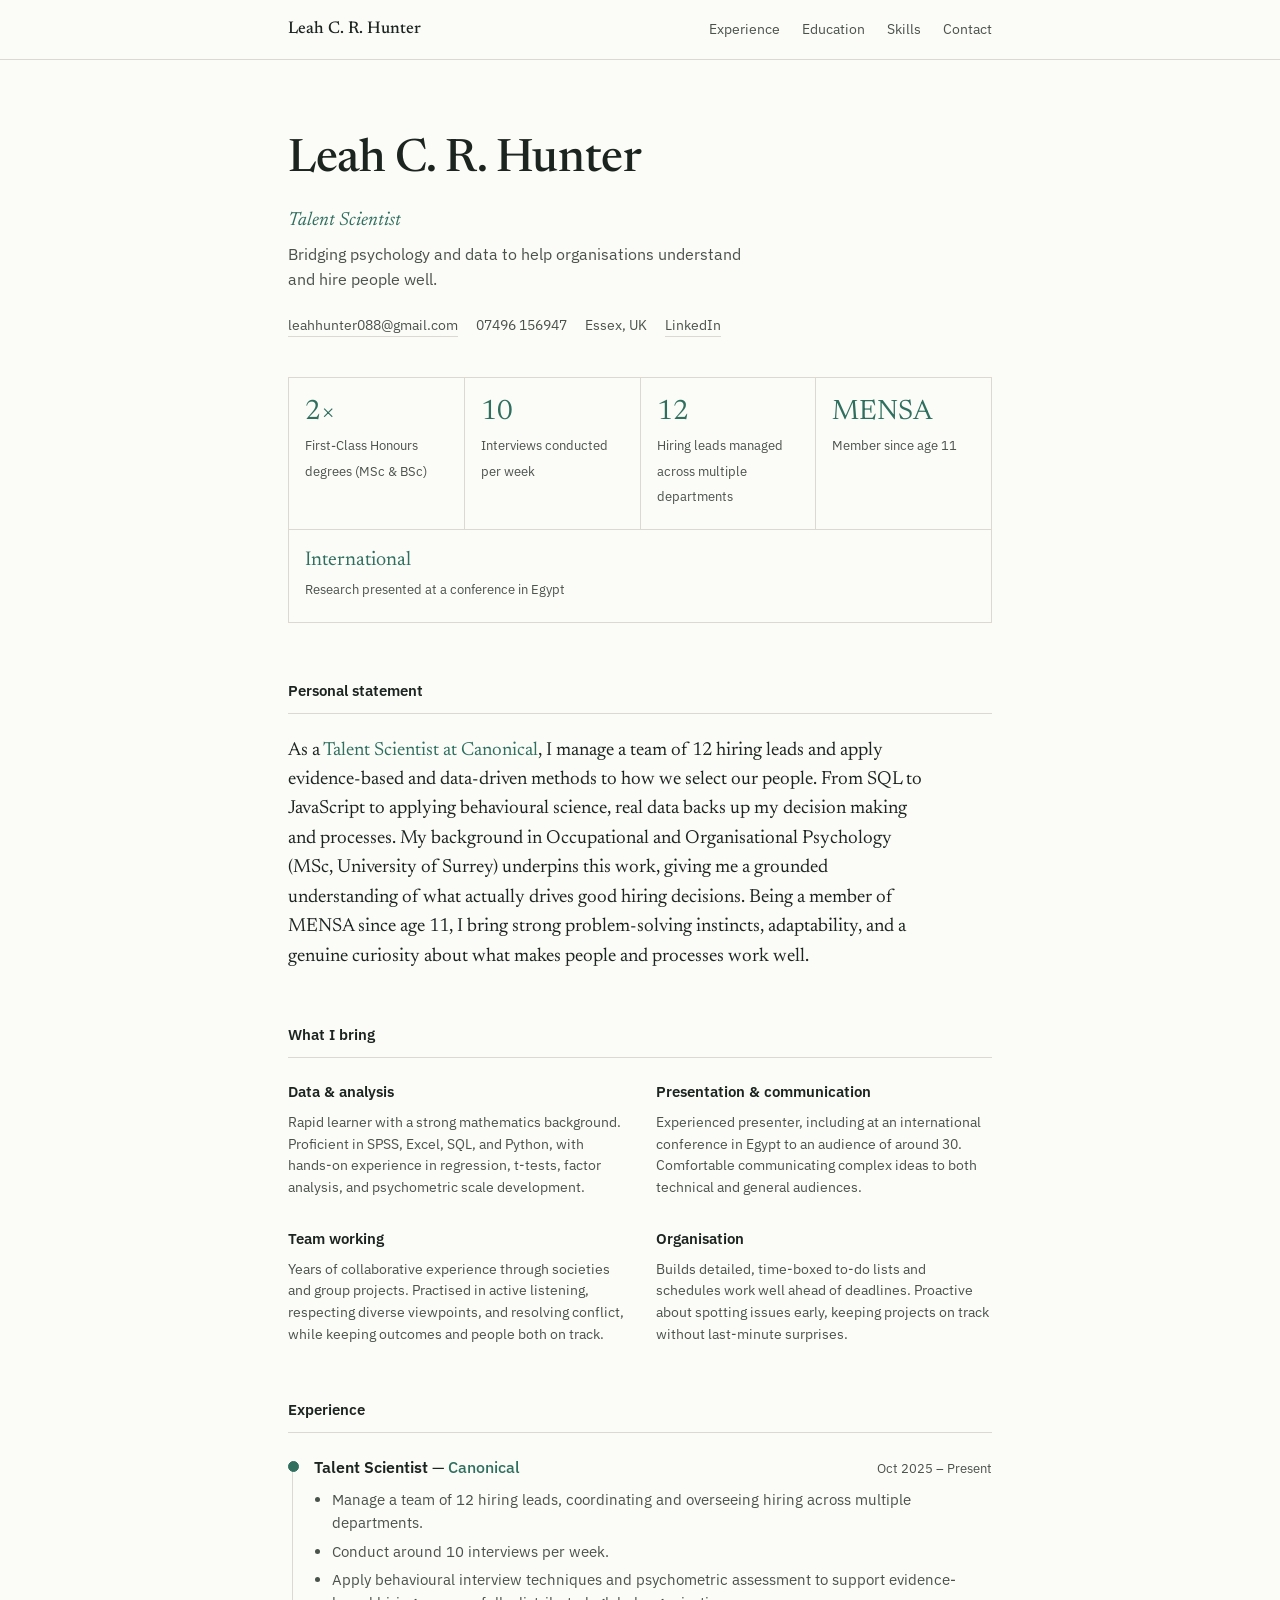
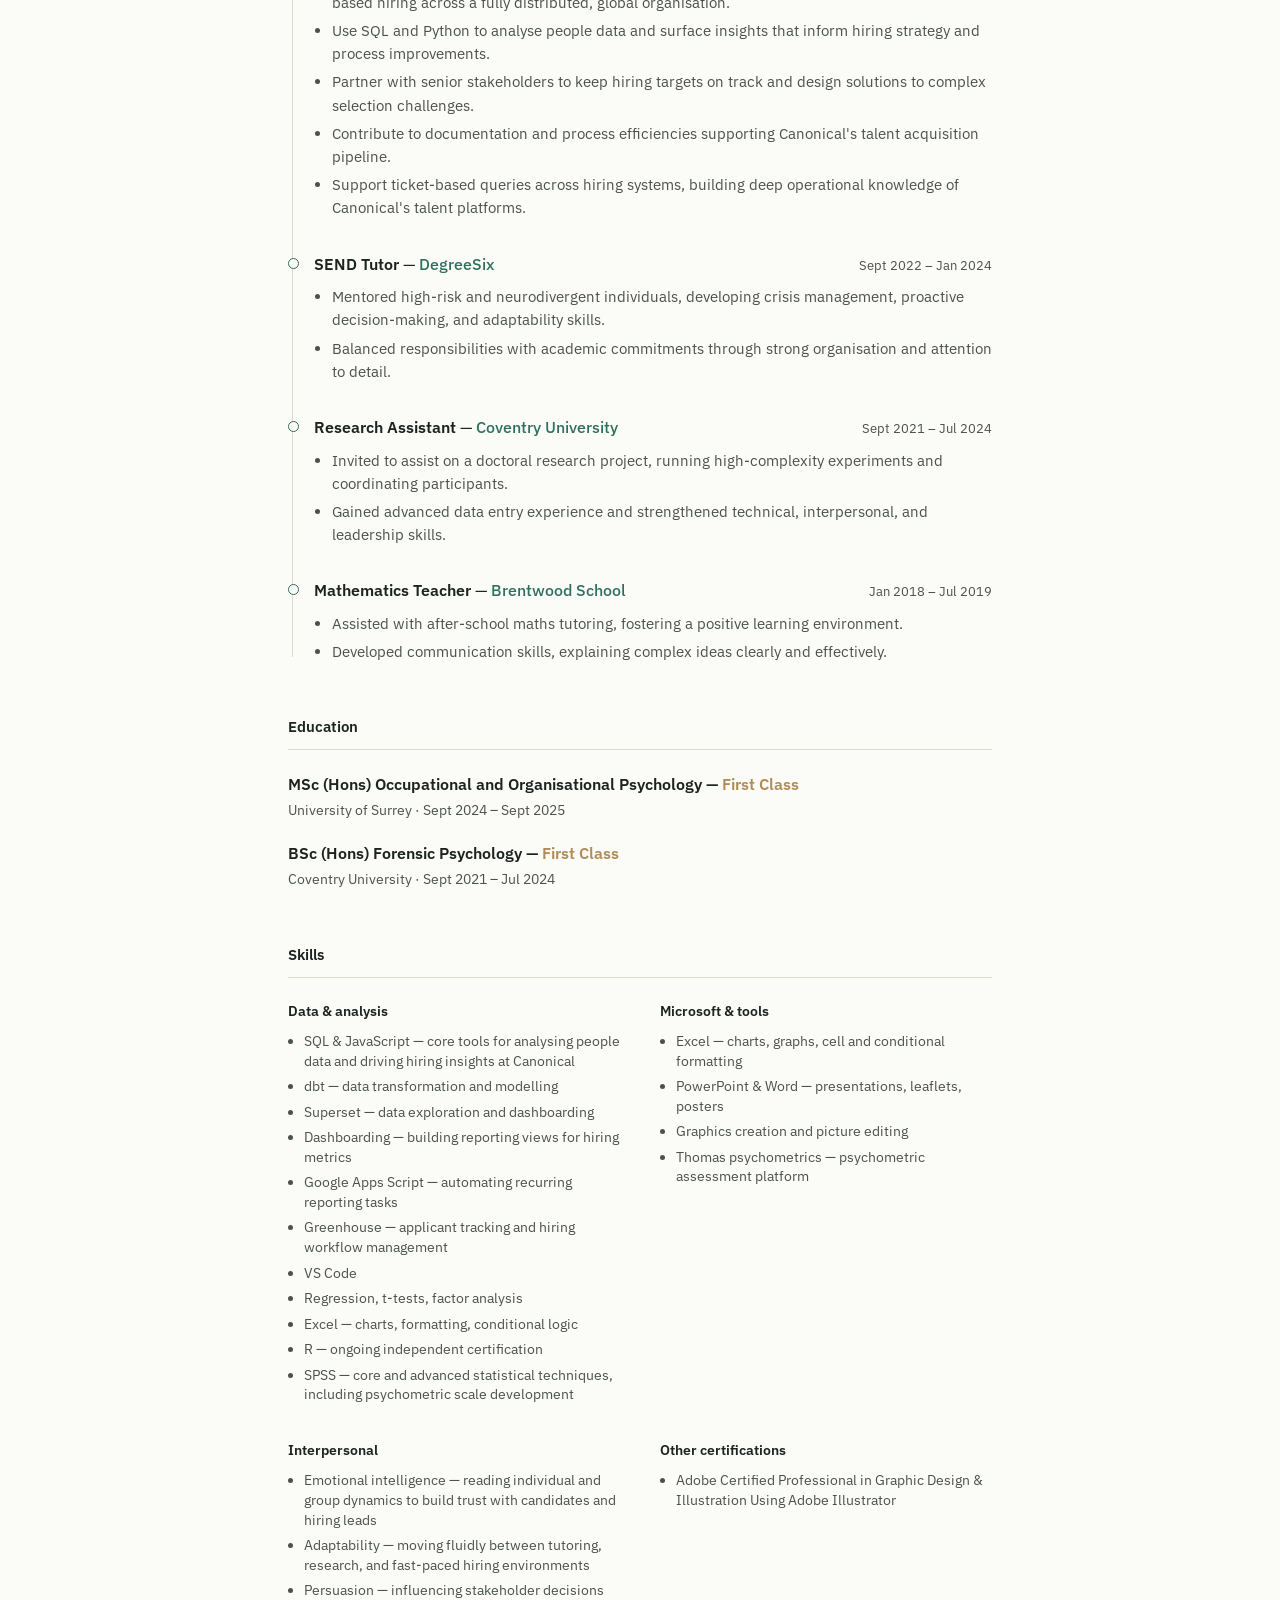
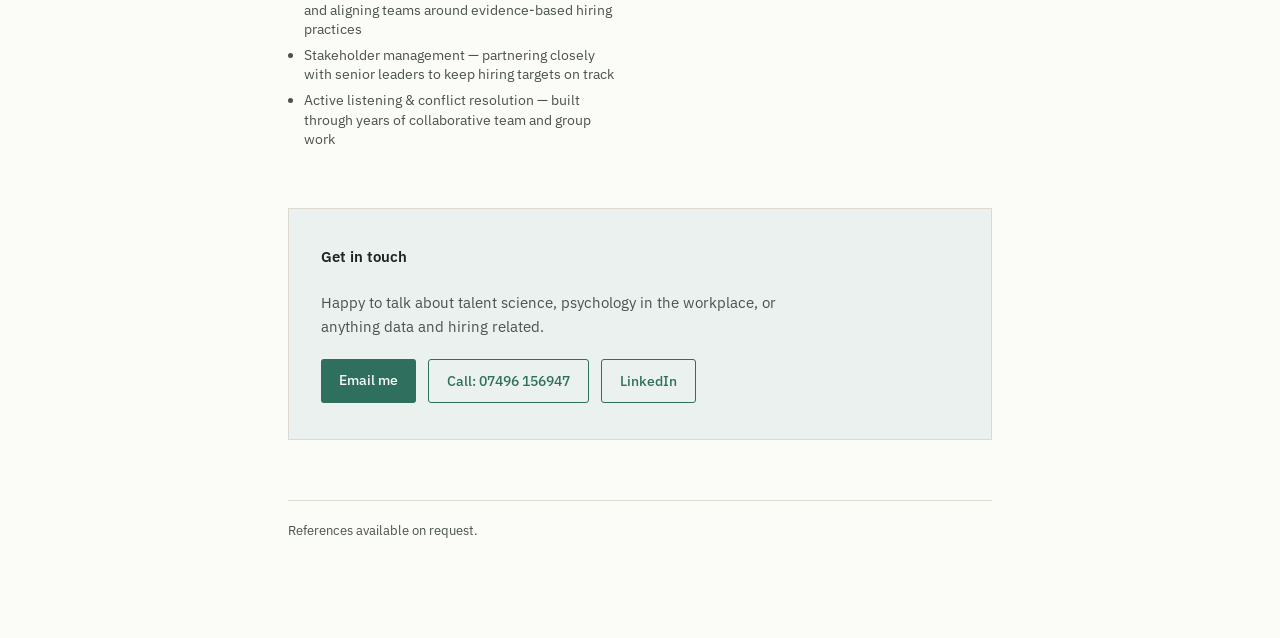
==== sites/cv/index.html @ 34ffcd1b "Initial commit: leahcrhunter.com monorepo (home, CV, Talent Against Humanity) Co-Authored-By: Claude" ====
<!DOCTYPE html>
<html lang="en">
<head>
<meta charset="UTF-8">
<meta name="viewport" content="width=device-width, initial-scale=1.0">
<title>Leah C. R. Hunter — Talent Scientist</title>
<link rel="preconnect" href="https://fonts.googleapis.com">
<link rel="preconnect" href="https://fonts.gstatic.com" crossorigin>
<link href="https://fonts.googleapis.com/css2?family=Newsreader:opsz,wght@6..72,400;6..72,500;6..72,600&family=IBM+Plex+Sans:wght@400;500;600&display=swap" rel="stylesheet">
<style>
  :root {
    --paper: #FBFBF8;
    --ink: #1C2420;
    --ink-soft: #4A524C;
    --pine: #2F6F5E;
    --pine-tint: #EAF1EE;
    --brass: #B08D57;
    --line: #DCD9CE;
  }

  * { box-sizing: border-box; }
  html { scroll-behavior: smooth; }

  body {
    margin: 0;
    background: var(--paper);
    color: var(--ink);
    font-family: 'IBM Plex Sans', sans-serif;
    font-size: 16px;
    line-height: 1.6;
    -webkit-font-smoothing: antialiased;
  }

  .page {
    max-width: 760px;
    margin: 0 auto;
    padding: 0 28px 96px;
  }

  /* Nav */
  nav {
    position: sticky;
    top: 0;
    background: rgba(251,251,248,0.92);
    backdrop-filter: blur(6px);
    border-bottom: 1px solid var(--line);
    z-index: 10;
  }

  .nav-inner {
    max-width: 760px;
    margin: 0 auto;
    padding: 16px 28px;
    display: flex;
    justify-content: space-between;
    align-items: center;
  }

  .nav-name {
    font-family: 'Newsreader', serif;
    font-size: 17px;
    font-weight: 500;
  }

  .nav-links {
    display: flex;
    gap: 22px;
  }

  .nav-links a {
    font-size: 14px;
    color: var(--ink-soft);
    text-decoration: none;
  }

  .nav-links a:hover { color: var(--pine); }

  /* Hero */
  header.hero {
    padding: 64px 0 40px;
  }

  h1 {
    font-family: 'Newsreader', serif;
    font-weight: 500;
    font-size: 46px;
    letter-spacing: -0.01em;
    margin: 0 0 8px;
    color: var(--ink);
  }

  .role {
    font-family: 'Newsreader', serif;
    font-style: italic;
    font-size: 19px;
    color: var(--pine);
    margin: 0 0 6px;
  }

  .tagline {
    font-size: 15.5px;
    color: var(--ink-soft);
    max-width: 480px;
    margin: 0 0 22px;
  }

  .contact {
    font-size: 14px;
    color: var(--ink-soft);
    display: flex;
    flex-wrap: wrap;
    gap: 4px 18px;
  }

  .contact a { color: var(--ink-soft); text-decoration: none; border-bottom: 1px solid var(--line); }
  .contact a:hover { color: var(--pine); border-color: var(--pine); }

  /* Highlights strip */
  .highlights {
    display: flex;
    flex-wrap: wrap;
    gap: 1px;
    background: var(--line);
    border: 1px solid var(--line);
    margin-bottom: 56px;
  }

  .highlight-item {
    background: var(--paper);
    padding: 20px 16px;
    text-align: left;
    flex: 1 1 160px;
  }

  .highlight-number {
    font-family: 'Newsreader', serif;
    font-size: 28px;
    color: var(--pine);
    display: block;
    line-height: 1;
    margin-bottom: 6px;
  }

  .highlight-label {
    font-size: 12.5px;
    color: var(--ink-soft);
    line-height: 1.4;
  }

  section { margin-bottom: 52px; }

  h2 {
    font-family: 'IBM Plex Sans', sans-serif;
    font-weight: 600;
    font-size: 15px;
    color: var(--ink);
    margin: 0 0 22px;
    padding-bottom: 10px;
    border-bottom: 1px solid var(--line);
  }

  .statement {
    font-family: 'Newsreader', serif;
    font-size: 19px;
    line-height: 1.55;
    color: var(--ink);
    max-width: 640px;
  }

  .statement .highlight { color: var(--pine); }

  /* What I bring cards */
  .bring-grid {
    display: grid;
    grid-template-columns: 1fr 1fr;
    gap: 28px 32px;
  }

  .bring-card h3 {
    font-size: 15px;
    font-weight: 600;
    margin: 0 0 8px;
  }

  .bring-card p {
    font-size: 14px;
    color: var(--ink-soft);
    margin: 0;
    line-height: 1.55;
  }

  /* Experience timeline */
  .timeline { position: relative; padding-left: 26px; }
  .timeline::before {
    content: "";
    position: absolute;
    left: 4px;
    top: 6px;
    bottom: 6px;
    width: 1px;
    background: var(--line);
  }

  .entry { position: relative; margin-bottom: 32px; }
  .entry:last-child { margin-bottom: 0; }

  .entry::before {
    content: "";
    position: absolute;
    left: -26px;
    top: 6px;
    width: 9px;
    height: 9px;
    border-radius: 50%;
    background: var(--paper);
    border: 1.5px solid var(--pine);
  }

  .entry.current::before {
    background: var(--pine);
  }

  .entry-head {
    display: flex;
    justify-content: space-between;
    align-items: baseline;
    flex-wrap: wrap;
    gap: 4px 16px;
    margin-bottom: 4px;
  }

  .entry-title {
    font-weight: 600;
    font-size: 16px;
  }

  .entry-org {
    color: var(--pine);
    font-weight: 500;
  }

  .entry-date {
    font-size: 13px;
    color: var(--ink-soft);
    white-space: nowrap;
  }

  .entry ul {
    margin: 8px 0 0;
    padding-left: 18px;
  }

  .entry li {
    margin-bottom: 5px;
    color: var(--ink-soft);
    font-size: 14.5px;
  }

  /* Education */
  .edu-entry { margin-bottom: 20px; }
  .edu-entry:last-child { margin-bottom: 0; }
  .edu-degree { font-weight: 600; font-size: 15.5px; }
  .edu-meta { font-size: 14px; color: var(--ink-soft); margin-top: 2px; }
  .edu-grade { color: var(--brass); font-weight: 600; }

  /* Skills */
  .skills-grid {
    display: grid;
    grid-template-columns: 1fr 1fr;
    gap: 28px 40px;
  }

  .skill-group h3 {
    font-size: 14px;
    font-weight: 600;
    margin: 0 0 10px;
    color: var(--ink);
  }

  .skill-group ul {
    margin: 0;
    padding-left: 16px;
  }

  .skill-group li {
    font-size: 13.5px;
    color: var(--ink-soft);
    margin-bottom: 6px;
    line-height: 1.45;
  }

  /* Contact CTA */
  .contact-cta {
    background: var(--pine-tint);
    border: 1px solid var(--line);
    padding: 36px 32px;
    text-align: left;
  }

  .contact-cta h2 {
    border-bottom: none;
    padding-bottom: 0;
  }

  .contact-cta p {
    color: var(--ink-soft);
    font-size: 15px;
    margin: 0 0 20px;
    max-width: 460px;
  }

  .cta-links {
    display: flex;
    flex-wrap: wrap;
    gap: 12px;
  }

  .cta-link {
    display: inline-block;
    font-size: 14px;
    font-weight: 500;
    color: var(--paper);
    background: var(--pine);
    padding: 10px 18px;
    text-decoration: none;
    border-radius: 3px;
  }

  .cta-link.secondary {
    background: transparent;
    color: var(--pine);
    border: 1px solid var(--pine);
  }

  footer {
    margin-top: 60px;
    padding-top: 20px;
    border-top: 1px solid var(--line);
    font-size: 13px;
    color: var(--ink-soft);
  }

  @media (max-width: 620px) {
    .page { padding: 0 20px 72px; }
    .nav-inner { padding: 14px 20px; }
    header.hero { padding: 44px 0 32px; }
    h1 { font-size: 34px; }
    .highlight-item { flex: 1 1 45%; }
    .bring-grid, .skills-grid { grid-template-columns: 1fr; }
    .entry-head { flex-direction: column; }
    .nav-links { gap: 14px; }
  }

  @media (prefers-reduced-motion: reduce) {
    html { scroll-behavior: auto; }
    * { transition: none !important; }
  }
</style>
</head>
<body>

<nav>
  <div class="nav-inner">
    <span class="nav-name">Leah C. R. Hunter</span>
    <div class="nav-links">
      <a href="#experience">Experience</a>
      <a href="#education">Education</a>
      <a href="#skills">Skills</a>
      <a href="#contact">Contact</a>
    </div>
  </div>
</nav>

<div class="page">

  <header class="hero">
    <h1>Leah C. R. Hunter</h1>
    <p class="role">Talent Scientist</p>
    <p class="tagline">Bridging psychology and data to help organisations understand and hire people well.</p>
    <div class="contact">
      <a href="mailto:leahhunter088@gmail.com">leahhunter088@gmail.com</a>
      <span>07496 156947</span>
      <span>Essex, UK</span>
      <a href="https://www.linkedin.com/in/leah-hunter-38aaa621b/" target="_blank" rel="noopener">LinkedIn</a>
    </div>
  </header>

  <div class="highlights">
    <div class="highlight-item">
      <span class="highlight-number">2×</span>
      <span class="highlight-label">First-Class Honours degrees (MSc &amp; BSc)</span>
    </div>
    <div class="highlight-item">
      <span class="highlight-number">10</span>
      <span class="highlight-label">Interviews conducted per week</span>
    </div>
    <div class="highlight-item">
      <span class="highlight-number">12</span>
      <span class="highlight-label">Hiring leads managed across multiple departments</span>
    </div>
    <div class="highlight-item">
      <span class="highlight-number">MENSA</span>
      <span class="highlight-label">Member since age 11</span>
    </div>
    <div class="highlight-item">
      <span class="highlight-number" style="font-size: 20px;">International</span>
      <span class="highlight-label">Research presented at a conference in Egypt</span>
    </div>
  </div>

  <section>
    <h2>Personal statement</h2>
    <p class="statement">
      As a <span class="highlight">Talent Scientist at Canonical</span>, I manage a team of 12 hiring leads and
      apply evidence-based and data-driven methods to how we select our people. From SQL to JavaScript to
      applying behavioural science, real data backs up my decision making and processes. My background in
      Occupational and Organisational Psychology (MSc, University of Surrey) underpins this work, giving me a
      grounded understanding of what actually drives good hiring decisions. Being a member of MENSA since age
      11, I bring strong problem-solving instincts, adaptability, and a genuine curiosity about what makes
      people and processes work well.
    </p>
  </section>

  <section>
    <h2>What I bring</h2>
    <div class="bring-grid">
      <div class="bring-card">
        <h3>Data &amp; analysis</h3>
        <p>Rapid learner with a strong mathematics background. Proficient in SPSS, Excel, SQL, and Python, with hands-on experience in regression, t-tests, factor analysis, and psychometric scale development.</p>
      </div>
      <div class="bring-card">
        <h3>Presentation &amp; communication</h3>
        <p>Experienced presenter, including at an international conference in Egypt to an audience of around 30. Comfortable communicating complex ideas to both technical and general audiences.</p>
      </div>
      <div class="bring-card">
        <h3>Team working</h3>
        <p>Years of collaborative experience through societies and group projects. Practised in active listening, respecting diverse viewpoints, and resolving conflict, while keeping outcomes and people both on track.</p>
      </div>
      <div class="bring-card">
        <h3>Organisation</h3>
        <p>Builds detailed, time-boxed to-do lists and schedules work well ahead of deadlines. Proactive about spotting issues early, keeping projects on track without last-minute surprises.</p>
      </div>
    </div>
  </section>

  <section id="experience">
    <h2>Experience</h2>
    <div class="timeline">

      <div class="entry current">
        <div class="entry-head">
          <div><span class="entry-title">Talent Scientist</span> — <span class="entry-org">Canonical</span></div>
          <div class="entry-date">Oct 2025 – Present</div>
        </div>
        <ul>
          <li>Manage a team of 12 hiring leads, coordinating and overseeing hiring across multiple departments.</li>
          <li>Conduct around 10 interviews per week.</li>
          <li>Apply behavioural interview techniques and psychometric assessment to support evidence-based hiring across a fully distributed, global organisation.</li>
          <li>Use SQL and Python to analyse people data and surface insights that inform hiring strategy and process improvements.</li>
          <li>Partner with senior stakeholders to keep hiring targets on track and design solutions to complex selection challenges.</li>
          <li>Contribute to documentation and process efficiencies supporting Canonical's talent acquisition pipeline.</li>
          <li>Support ticket-based queries across hiring systems, building deep operational knowledge of Canonical's talent platforms.</li>
        </ul>
      </div>

      <div class="entry">
        <div class="entry-head">
          <div><span class="entry-title">SEND Tutor</span> — <span class="entry-org">DegreeSix</span></div>
          <div class="entry-date">Sept 2022 – Jan 2024</div>
        </div>
        <ul>
          <li>Mentored high-risk and neurodivergent individuals, developing crisis management, proactive decision-making, and adaptability skills.</li>
          <li>Balanced responsibilities with academic commitments through strong organisation and attention to detail.</li>
        </ul>
      </div>

      <div class="entry">
        <div class="entry-head">
          <div><span class="entry-title">Research Assistant</span> — <span class="entry-org">Coventry University</span></div>
          <div class="entry-date">Sept 2021 – Jul 2024</div>
        </div>
        <ul>
          <li>Invited to assist on a doctoral research project, running high-complexity experiments and coordinating participants.</li>
          <li>Gained advanced data entry experience and strengthened technical, interpersonal, and leadership skills.</li>
        </ul>
      </div>

      <div class="entry">
        <div class="entry-head">
          <div><span class="entry-title">Mathematics Teacher</span> — <span class="entry-org">Brentwood School</span></div>
          <div class="entry-date">Jan 2018 – Jul 2019</div>
        </div>
        <ul>
          <li>Assisted with after-school maths tutoring, fostering a positive learning environment.</li>
          <li>Developed communication skills, explaining complex ideas clearly and effectively.</li>
        </ul>
      </div>

    </div>
  </section>

  <section id="education">
    <h2>Education</h2>

    <div class="edu-entry">
      <div class="edu-degree">MSc (Hons) Occupational and Organisational Psychology — <span class="edu-grade">First Class</span></div>
      <div class="edu-meta">University of Surrey · Sept 2024 – Sept 2025</div>
    </div>

    <div class="edu-entry">
      <div class="edu-degree">BSc (Hons) Forensic Psychology — <span class="edu-grade">First Class</span></div>
      <div class="edu-meta">Coventry University · Sept 2021 – Jul 2024</div>
    </div>
  </section>

  <section id="skills">
    <h2>Skills</h2>
    <div class="skills-grid">

      <div class="skill-group">
        <h3>Data & analysis</h3>
        <ul>
          <li>SQL & JavaScript — core tools for analysing people data and driving hiring insights at Canonical</li>
          <li>dbt — data transformation and modelling</li>
          <li>Superset — data exploration and dashboarding</li>
          <li>Dashboarding — building reporting views for hiring metrics</li>
          <li>Google Apps Script — automating recurring reporting tasks</li>
          <li>Greenhouse — applicant tracking and hiring workflow management</li>
          <li>VS Code</li>
          <li>Regression, t-tests, factor analysis</li>
          <li>Excel — charts, formatting, conditional logic</li>
          <li>R — ongoing independent certification</li>
          <li>SPSS — core and advanced statistical techniques, including psychometric scale development</li>
        </ul>
      </div>

      <div class="skill-group">
        <h3>Microsoft & tools</h3>
        <ul>
          <li>Excel — charts, graphs, cell and conditional formatting</li>
          <li>PowerPoint & Word — presentations, leaflets, posters</li>
          <li>Graphics creation and picture editing</li>
          <li>Thomas psychometrics — psychometric assessment platform</li>
        </ul>
      </div>

      <div class="skill-group">
        <h3>Interpersonal</h3>
        <ul>
          <li>Emotional intelligence — reading individual and group dynamics to build trust with candidates and hiring leads</li>
          <li>Adaptability — moving fluidly between tutoring, research, and fast-paced hiring environments</li>
          <li>Persuasion — influencing stakeholder decisions and aligning teams around evidence-based hiring practices</li>
          <li>Stakeholder management — partnering closely with senior leaders to keep hiring targets on track</li>
          <li>Active listening & conflict resolution — built through years of collaborative team and group work</li>
        </ul>
      </div>

      <div class="skill-group">
        <h3>Other certifications</h3>
        <ul>
          <li>Adobe Certified Professional in Graphic Design &amp; Illustration Using Adobe Illustrator</li>
        </ul>
      </div>

    </div>
  </section>

  <section id="contact">
    <div class="contact-cta">
      <h2>Get in touch</h2>
      <p>Happy to talk about talent science, psychology in the workplace, or anything data and hiring related.</p>
      <div class="cta-links">
        <a class="cta-link" href="mailto:leahhunter088@gmail.com">Email me</a>
        <a class="cta-link secondary" href="tel:07496156947">Call: 07496 156947</a>
        <a class="cta-link secondary" href="https://www.linkedin.com/in/leah-hunter-38aaa621b/" target="_blank" rel="noopener">LinkedIn</a>
      </div>
    </div>
  </section>

  <footer>
    References available on request.
  </footer>

</div>
</body>
</html>
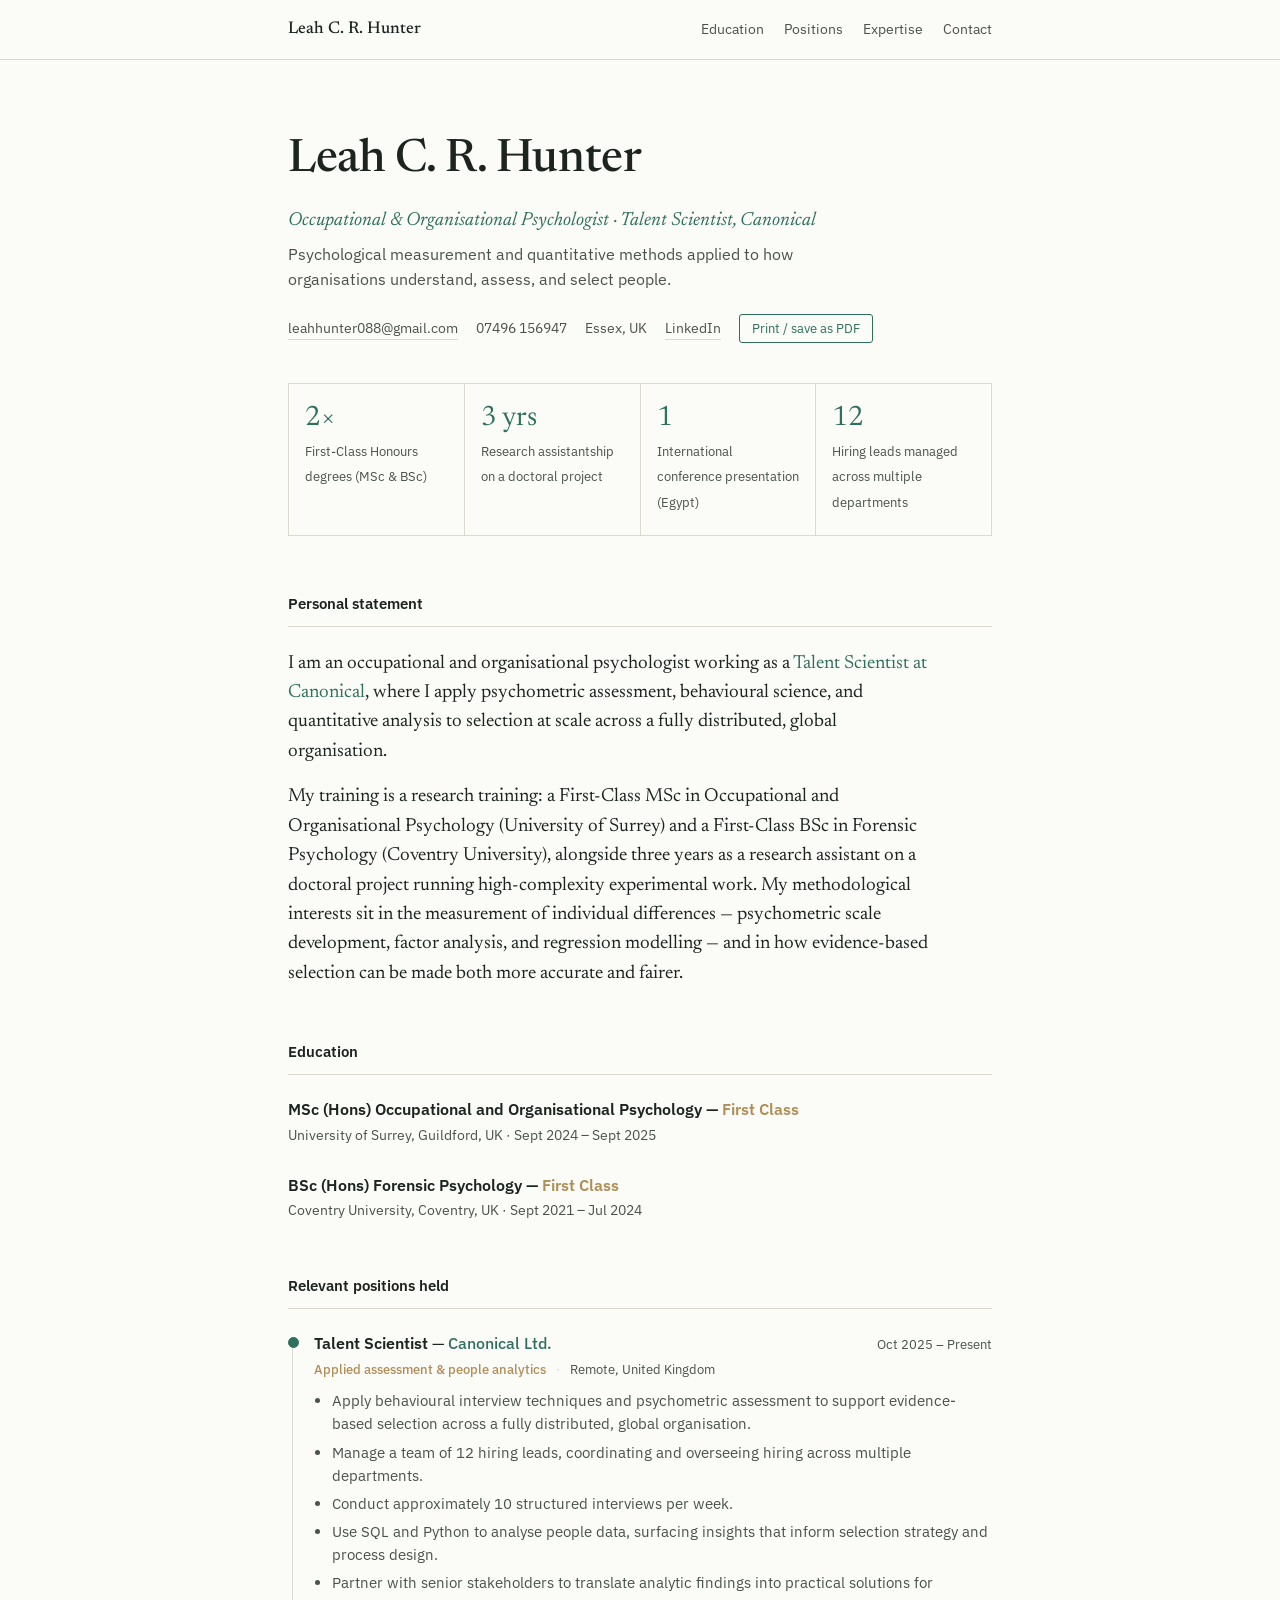
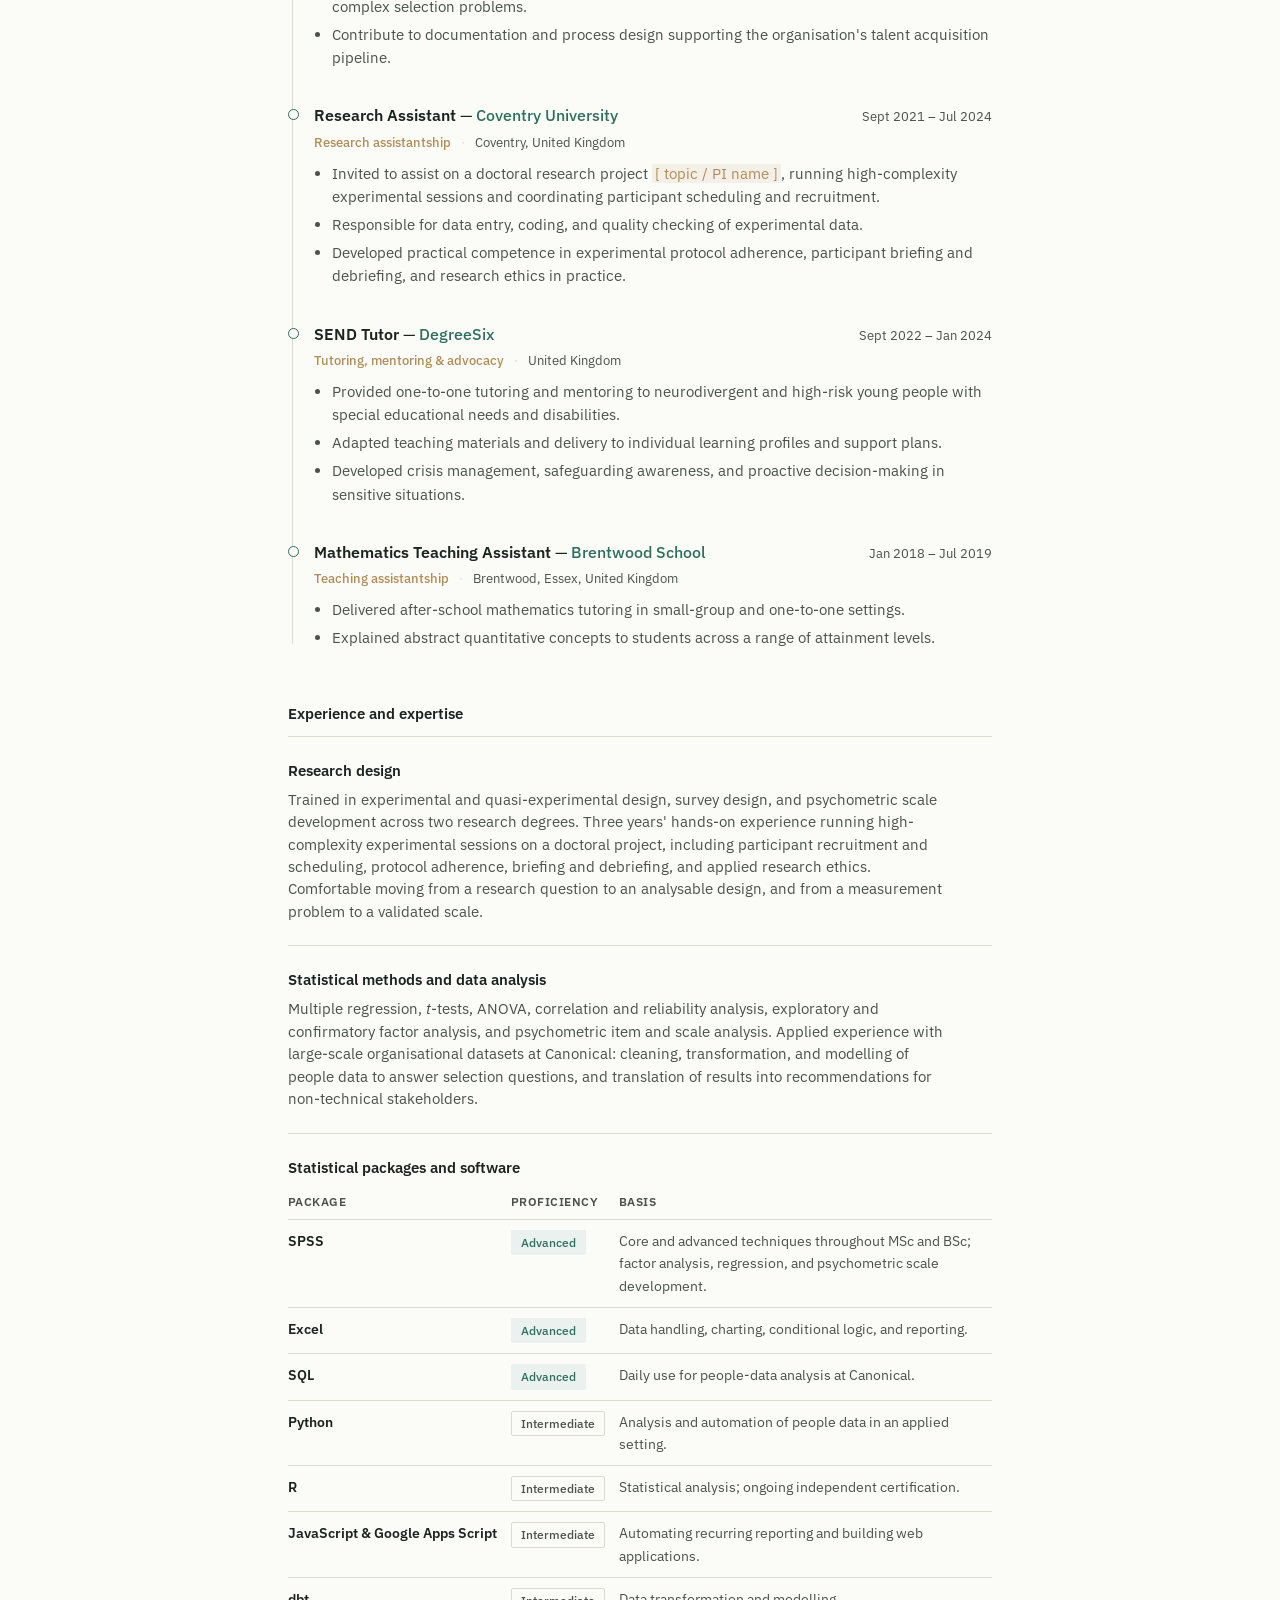
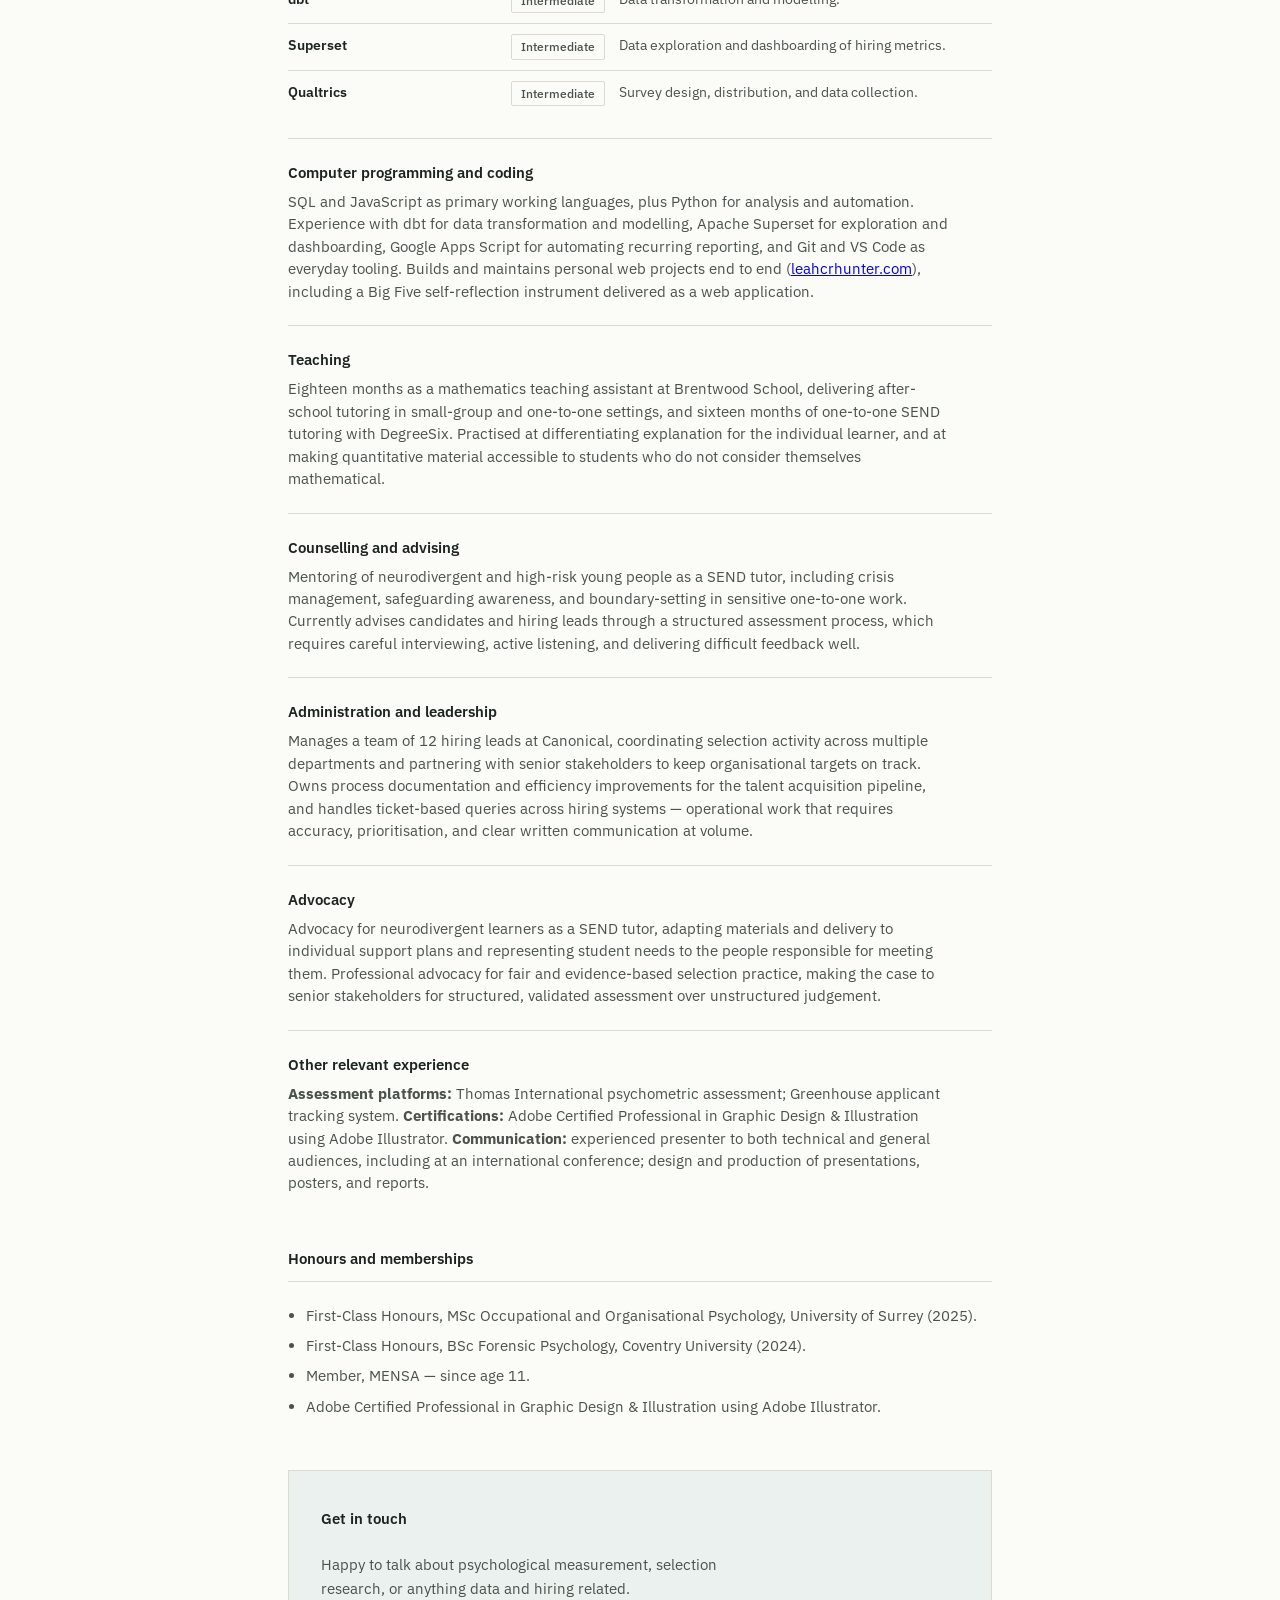
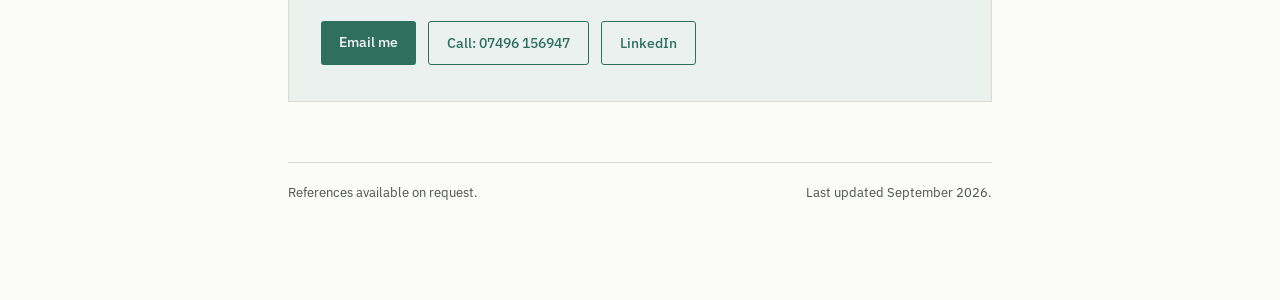
==== commit 9239c4e9: "cv updates" ====
--- a/sites/cv/index.html
+++ b/sites/cv/index.html
@@ -3,7 +3,8 @@
 <head>
 <meta charset="UTF-8">
 <meta name="viewport" content="width=device-width, initial-scale=1.0">
-<title>Leah C. R. Hunter — Talent Scientist</title>
+<title>Leah C. R. Hunter — Curriculum Vitae</title>
+<meta name="description" content="Curriculum vitae of Leah C. R. Hunter — occupational and organisational psychologist, Talent Scientist at Canonical.">
 <link rel="preconnect" href="https://fonts.googleapis.com">
 <link rel="preconnect" href="https://fonts.gstatic.com" crossorigin>
 <link href="https://fonts.googleapis.com/css2?family=Newsreader:opsz,wght@6..72,400;6..72,500;6..72,600&family=IBM+Plex+Sans:wght@400;500;600&display=swap" rel="stylesheet">
@@ -54,17 +55,21 @@
     display: flex;
     justify-content: space-between;
     align-items: center;
+    gap: 16px;
   }
 
   .nav-name {
     font-family: 'Newsreader', serif;
     font-size: 17px;
     font-weight: 500;
+    white-space: nowrap;
   }
 
   .nav-links {
     display: flex;
-    gap: 22px;
+    flex-wrap: wrap;
+    gap: 6px 20px;
+    justify-content: flex-end;
   }
 
   .nav-links a {
@@ -100,7 +105,7 @@
   .tagline {
     font-size: 15.5px;
     color: var(--ink-soft);
-    max-width: 480px;
+    max-width: 520px;
     margin: 0 0 22px;
   }
 
@@ -109,11 +114,25 @@
     color: var(--ink-soft);
     display: flex;
     flex-wrap: wrap;
-    gap: 4px 18px;
+    align-items: center;
+    gap: 6px 18px;
   }
 
   .contact a { color: var(--ink-soft); text-decoration: none; border-bottom: 1px solid var(--line); }
   .contact a:hover { color: var(--pine); border-color: var(--pine); }
+
+  .print-btn {
+    font-family: inherit;
+    font-size: 13px;
+    color: var(--pine);
+    background: transparent;
+    border: 1px solid var(--pine);
+    border-radius: 3px;
+    padding: 5px 12px;
+    cursor: pointer;
+  }
+
+  .print-btn:hover { background: var(--pine-tint); }
 
   /* Highlights strip */
   .highlights {
@@ -141,6 +160,8 @@
     margin-bottom: 6px;
   }
 
+  .highlight-number.small { font-size: 20px; }
+
   .highlight-label {
     font-size: 12.5px;
     color: var(--ink-soft);
@@ -168,28 +189,16 @@
   }
 
   .statement .highlight { color: var(--pine); }
-
-  /* What I bring cards */
-  .bring-grid {
-    display: grid;
-    grid-template-columns: 1fr 1fr;
-    gap: 28px 32px;
-  }
-
-  .bring-card h3 {
-    font-size: 15px;
-    font-weight: 600;
-    margin: 0 0 8px;
-  }
-
-  .bring-card p {
-    font-size: 14px;
-    color: var(--ink-soft);
-    margin: 0;
-    line-height: 1.55;
-  }
-
-  /* Experience timeline */
+  .statement p { margin: 0 0 16px; }
+  .statement p:last-child { margin-bottom: 0; }
+
+  /* Education */
+  .edu-entry { margin-bottom: 26px; }
+  .edu-entry:last-child { margin-bottom: 0; }
+  .edu-degree { font-weight: 600; font-size: 15.5px; }
+  .edu-meta { font-size: 14px; color: var(--ink-soft); margin-top: 2px; }
+  .edu-grade { color: var(--brass); font-weight: 600; }
+  /* Positions timeline */
   .timeline { position: relative; padding-left: 26px; }
   .timeline::before {
     content: "";
@@ -201,7 +210,7 @@
     background: var(--line);
   }
 
-  .entry { position: relative; margin-bottom: 32px; }
+  .entry { position: relative; margin-bottom: 34px; }
   .entry:last-child { margin-bottom: 0; }
 
   .entry::before {
@@ -245,6 +254,22 @@
     white-space: nowrap;
   }
 
+  .entry-meta {
+    display: flex;
+    flex-wrap: wrap;
+    gap: 4px 10px;
+    font-size: 13px;
+    color: var(--ink-soft);
+    margin-bottom: 4px;
+  }
+
+  .entry-type {
+    color: var(--brass);
+    font-weight: 500;
+  }
+
+  .entry-meta .sep { color: var(--line); }
+
   .entry ul {
     margin: 8px 0 0;
     padding-left: 18px;
@@ -256,38 +281,90 @@
     font-size: 14.5px;
   }
 
-  /* Education */
-  .edu-entry { margin-bottom: 20px; }
-  .edu-entry:last-child { margin-bottom: 0; }
-  .edu-degree { font-weight: 600; font-size: 15.5px; }
-  .edu-meta { font-size: 14px; color: var(--ink-soft); margin-top: 2px; }
-  .edu-grade { color: var(--brass); font-weight: 600; }
-
-  /* Skills */
-  .skills-grid {
-    display: grid;
-    grid-template-columns: 1fr 1fr;
-    gap: 28px 40px;
-  }
-
-  .skill-group h3 {
+  .blank {
+    color: var(--brass);
+    background: rgba(176,141,87,0.10);
+    padding: 0 3px;
+    border-radius: 2px;
+  }
+
+  /* Expertise */
+  .expertise-item {
+    margin-bottom: 22px;
+    padding-bottom: 22px;
+    border-bottom: 1px solid var(--line);
+  }
+
+  .expertise-item:last-child { border-bottom: none; margin-bottom: 0; padding-bottom: 0; }
+
+  .expertise-item h3 {
+    font-size: 15px;
+    font-weight: 600;
+    margin: 0 0 6px;
+  }
+
+  .expertise-item p {
+    font-size: 14.5px;
+    color: var(--ink-soft);
+    margin: 0;
+    line-height: 1.55;
+    max-width: 660px;
+  }
+
+  .expertise-item p + p { margin-top: 8px; }
+
+  /* Proficiency table */
+  .table-wrap { overflow-x: auto; margin-top: 12px; }
+
+  table.packages {
+    border-collapse: collapse;
+    width: 100%;
+    min-width: 460px;
     font-size: 14px;
+  }
+
+  table.packages th {
+    text-align: left;
+    font-size: 12px;
     font-weight: 600;
-    margin: 0 0 10px;
-    color: var(--ink);
-  }
-
-  .skill-group ul {
-    margin: 0;
-    padding-left: 16px;
-  }
-
-  .skill-group li {
-    font-size: 13.5px;
-    color: var(--ink-soft);
-    margin-bottom: 6px;
-    line-height: 1.45;
-  }
+    letter-spacing: 0.04em;
+    text-transform: uppercase;
+    color: var(--ink-soft);
+    border-bottom: 1px solid var(--line);
+    padding: 0 14px 8px 0;
+  }
+
+  table.packages td {
+    padding: 10px 14px 10px 0;
+    border-bottom: 1px solid var(--line);
+    color: var(--ink-soft);
+    vertical-align: top;
+  }
+
+  table.packages tr:last-child td { border-bottom: none; }
+  table.packages td.pkg { color: var(--ink); font-weight: 600; white-space: nowrap; }
+
+  .level {
+    display: inline-block;
+    font-size: 12px;
+    font-weight: 500;
+    padding: 2px 9px;
+    border-radius: 2px;
+    white-space: nowrap;
+    background: var(--pine-tint);
+    color: var(--pine);
+    border: 1px solid transparent;
+  }
+
+  .level.intermediate {
+    background: transparent;
+    color: var(--ink-soft);
+    border-color: var(--line);
+  }
+
+  /* Honours list */
+  .plain-list { margin: 0; padding-left: 18px; }
+  .plain-list li { font-size: 14.5px; color: var(--ink-soft); margin-bottom: 7px; }
 
   /* Contact CTA */
   .contact-cta {
@@ -338,6 +415,10 @@
     border-top: 1px solid var(--line);
     font-size: 13px;
     color: var(--ink-soft);
+    display: flex;
+    flex-wrap: wrap;
+    justify-content: space-between;
+    gap: 6px 20px;
   }
 
   @media (max-width: 620px) {
@@ -346,14 +427,52 @@
     header.hero { padding: 44px 0 32px; }
     h1 { font-size: 34px; }
     .highlight-item { flex: 1 1 45%; }
-    .bring-grid, .skills-grid { grid-template-columns: 1fr; }
     .entry-head { flex-direction: column; }
-    .nav-links { gap: 14px; }
+    .nav-links { gap: 4px 14px; }
+
+    /* Restack the proficiency table so nothing scrolls sideways on a phone */
+    table.packages { min-width: 0; }
+    table.packages thead { display: none; }
+    table.packages tr {
+      display: block;
+      padding: 12px 0;
+      border-bottom: 1px solid var(--line);
+    }
+    table.packages tr:last-child { border-bottom: none; padding-bottom: 0; }
+    table.packages td { display: block; padding: 0 0 5px; border-bottom: none; }
+    table.packages td:last-child { padding-bottom: 0; }
+    table.packages td.pkg { white-space: normal; }
   }
 
   @media (prefers-reduced-motion: reduce) {
     html { scroll-behavior: auto; }
     * { transition: none !important; }
+  }
+
+  /* Print / save-as-PDF: a clean academic document */
+  @page { margin: 1.6cm; }
+
+  @media print {
+    nav, .highlights, .print-btn, .cta-links, .contact-cta { display: none !important; }
+    html, body { background: #fff; font-size: 10.5pt; }
+    .page { max-width: none; padding: 0; }
+    header.hero { padding: 0 0 18px; }
+    h1 { font-size: 22pt; margin-bottom: 4px; }
+    .role { font-size: 12pt; }
+    .tagline { font-size: 10pt; max-width: none; }
+    .statement { font-size: 11pt; max-width: none; }
+    section { margin-bottom: 20px; }
+    h2 { font-size: 10.5pt; margin-bottom: 14px; page-break-after: avoid; }
+    /* Keep rows and roles whole, but let long blocks flow across pages */
+    .entry, .edu-entry, table.packages tr { page-break-inside: avoid; }
+    .expertise-item h3, table.packages thead { page-break-after: avoid; }
+    .entry { margin-bottom: 16px; }
+    .expertise-item { margin-bottom: 14px; padding-bottom: 14px; }
+    a { color: inherit; border-bottom: none; }
+    .table-wrap { overflow: visible; }
+    table.packages { min-width: 0; }
+    .level { border: 1px solid var(--line); background: transparent; color: #000; }
+    footer { margin-top: 24px; }
   }
 </style>
 </head>
@@ -363,9 +482,9 @@
   <div class="nav-inner">
     <span class="nav-name">Leah C. R. Hunter</span>
     <div class="nav-links">
-      <a href="#experience">Experience</a>
       <a href="#education">Education</a>
-      <a href="#skills">Skills</a>
+      <a href="#positions">Positions</a>
+      <a href="#expertise">Expertise</a>
       <a href="#contact">Contact</a>
     </div>
   </div>
@@ -375,13 +494,14 @@
 
   <header class="hero">
     <h1>Leah C. R. Hunter</h1>
-    <p class="role">Talent Scientist</p>
-    <p class="tagline">Bridging psychology and data to help organisations understand and hire people well.</p>
+    <p class="role">Occupational &amp; Organisational Psychologist · Talent Scientist, Canonical</p>
+    <p class="tagline">Psychological measurement and quantitative methods applied to how organisations understand, assess, and select people.</p>
     <div class="contact">
       <a href="mailto:leahhunter088@gmail.com">leahhunter088@gmail.com</a>
       <span>07496 156947</span>
       <span>Essex, UK</span>
       <a href="https://www.linkedin.com/in/leah-hunter-38aaa621b/" target="_blank" rel="noopener">LinkedIn</a>
+      <button class="print-btn" id="printBtn" type="button">Print / save as PDF</button>
     </div>
   </header>
 
@@ -391,75 +511,91 @@
       <span class="highlight-label">First-Class Honours degrees (MSc &amp; BSc)</span>
     </div>
     <div class="highlight-item">
-      <span class="highlight-number">10</span>
-      <span class="highlight-label">Interviews conducted per week</span>
+      <span class="highlight-number">3 yrs</span>
+      <span class="highlight-label">Research assistantship on a doctoral project</span>
+    </div>
+    <div class="highlight-item">
+      <span class="highlight-number">1</span>
+      <span class="highlight-label">International conference presentation (Egypt)</span>
     </div>
     <div class="highlight-item">
       <span class="highlight-number">12</span>
       <span class="highlight-label">Hiring leads managed across multiple departments</span>
     </div>
-    <div class="highlight-item">
-      <span class="highlight-number">MENSA</span>
-      <span class="highlight-label">Member since age 11</span>
-    </div>
-    <div class="highlight-item">
-      <span class="highlight-number" style="font-size: 20px;">International</span>
-      <span class="highlight-label">Research presented at a conference in Egypt</span>
-    </div>
   </div>
 
   <section>
     <h2>Personal statement</h2>
-    <p class="statement">
-      As a <span class="highlight">Talent Scientist at Canonical</span>, I manage a team of 12 hiring leads and
-      apply evidence-based and data-driven methods to how we select our people. From SQL to JavaScript to
-      applying behavioural science, real data backs up my decision making and processes. My background in
-      Occupational and Organisational Psychology (MSc, University of Surrey) underpins this work, giving me a
-      grounded understanding of what actually drives good hiring decisions. Being a member of MENSA since age
-      11, I bring strong problem-solving instincts, adaptability, and a genuine curiosity about what makes
-      people and processes work well.
-    </p>
+    <div class="statement">
+      <p>
+        I am an occupational and organisational psychologist working as a
+        <span class="highlight">Talent Scientist at Canonical</span>, where I apply psychometric assessment,
+        behavioural science, and quantitative analysis to selection at scale across a fully distributed,
+        global organisation.
+      </p>
+      <p>
+        My training is a research training: a First-Class MSc in Occupational and Organisational Psychology
+        (University of Surrey) and a First-Class BSc in Forensic Psychology (Coventry University), alongside
+        three years as a research assistant on a doctoral project running high-complexity experimental work.
+        My methodological interests sit in the measurement of individual differences — psychometric scale
+        development, factor analysis, and regression modelling — and in how evidence-based selection can be
+        made both more accurate and fairer.
+      </p>
+    </div>
   </section>
 
-  <section>
-    <h2>What I bring</h2>
-    <div class="bring-grid">
-      <div class="bring-card">
-        <h3>Data &amp; analysis</h3>
-        <p>Rapid learner with a strong mathematics background. Proficient in SPSS, Excel, SQL, and Python, with hands-on experience in regression, t-tests, factor analysis, and psychometric scale development.</p>
-      </div>
-      <div class="bring-card">
-        <h3>Presentation &amp; communication</h3>
-        <p>Experienced presenter, including at an international conference in Egypt to an audience of around 30. Comfortable communicating complex ideas to both technical and general audiences.</p>
-      </div>
-      <div class="bring-card">
-        <h3>Team working</h3>
-        <p>Years of collaborative experience through societies and group projects. Practised in active listening, respecting diverse viewpoints, and resolving conflict, while keeping outcomes and people both on track.</p>
-      </div>
-      <div class="bring-card">
-        <h3>Organisation</h3>
-        <p>Builds detailed, time-boxed to-do lists and schedules work well ahead of deadlines. Proactive about spotting issues early, keeping projects on track without last-minute surprises.</p>
-      </div>
+  <section id="education">
+    <h2>Education</h2>
+
+    <div class="edu-entry">
+      <div class="edu-degree">MSc (Hons) Occupational and Organisational Psychology — <span class="edu-grade">First Class</span></div>
+      <div class="edu-meta">University of Surrey, Guildford, UK · Sept 2024 – Sept 2025</div>
+    </div>
+
+    <div class="edu-entry">
+      <div class="edu-degree">BSc (Hons) Forensic Psychology — <span class="edu-grade">First Class</span></div>
+      <div class="edu-meta">Coventry University, Coventry, UK · Sept 2021 – Jul 2024</div>
     </div>
   </section>
 
-  <section id="experience">
-    <h2>Experience</h2>
+  <section id="positions">
+    <h2>Relevant positions held</h2>
     <div class="timeline">
 
       <div class="entry current">
         <div class="entry-head">
-          <div><span class="entry-title">Talent Scientist</span> — <span class="entry-org">Canonical</span></div>
+          <div><span class="entry-title">Talent Scientist</span> — <span class="entry-org">Canonical Ltd.</span></div>
           <div class="entry-date">Oct 2025 – Present</div>
         </div>
+        <div class="entry-meta">
+          <span class="entry-type">Applied assessment &amp; people analytics</span>
+          <span class="sep">·</span>
+          <span>Remote, United Kingdom</span>
+        </div>
         <ul>
+          <li>Apply behavioural interview techniques and psychometric assessment to support evidence-based selection across a fully distributed, global organisation.</li>
           <li>Manage a team of 12 hiring leads, coordinating and overseeing hiring across multiple departments.</li>
-          <li>Conduct around 10 interviews per week.</li>
-          <li>Apply behavioural interview techniques and psychometric assessment to support evidence-based hiring across a fully distributed, global organisation.</li>
-          <li>Use SQL and Python to analyse people data and surface insights that inform hiring strategy and process improvements.</li>
-          <li>Partner with senior stakeholders to keep hiring targets on track and design solutions to complex selection challenges.</li>
-          <li>Contribute to documentation and process efficiencies supporting Canonical's talent acquisition pipeline.</li>
-          <li>Support ticket-based queries across hiring systems, building deep operational knowledge of Canonical's talent platforms.</li>
+          <li>Conduct approximately 10 structured interviews per week.</li>
+          <li>Use SQL and Python to analyse people data, surfacing insights that inform selection strategy and process design.</li>
+          <li>Partner with senior stakeholders to translate analytic findings into practical solutions for complex selection problems.</li>
+          <li>Contribute to documentation and process design supporting the organisation's talent acquisition pipeline.</li>
+        </ul>
+      </div>
+
+      <div class="entry">
+        <div class="entry-head">
+          <div><span class="entry-title">Research Assistant</span> — <span class="entry-org">Coventry University</span></div>
+          <div class="entry-date">Sept 2021 – Jul 2024</div>
+        </div>
+        <div class="entry-meta">
+          <span class="entry-type">Research assistantship</span>
+          <span class="sep">·</span>
+          <span>Coventry, United Kingdom</span>
+        </div>
+        <ul>
+          <li>Invited to assist on a doctoral research project <span class="blank">[ topic / PI name ]</span>, running high-complexity experimental sessions and coordinating participant scheduling and recruitment.</li>
+          <li>Responsible for data entry, coding, and quality checking of experimental data.</li>
+          <li>Developed practical competence in experimental protocol adherence, participant briefing and debriefing, and research ethics in practice.</li>
         </ul>
       </div>
 
@@ -468,107 +604,206 @@
           <div><span class="entry-title">SEND Tutor</span> — <span class="entry-org">DegreeSix</span></div>
           <div class="entry-date">Sept 2022 – Jan 2024</div>
         </div>
+        <div class="entry-meta">
+          <span class="entry-type">Tutoring, mentoring &amp; advocacy</span>
+          <span class="sep">·</span>
+          <span>United Kingdom</span>
+        </div>
         <ul>
-          <li>Mentored high-risk and neurodivergent individuals, developing crisis management, proactive decision-making, and adaptability skills.</li>
-          <li>Balanced responsibilities with academic commitments through strong organisation and attention to detail.</li>
+          <li>Provided one-to-one tutoring and mentoring to neurodivergent and high-risk young people with special educational needs and disabilities.</li>
+          <li>Adapted teaching materials and delivery to individual learning profiles and support plans.</li>
+          <li>Developed crisis management, safeguarding awareness, and proactive decision-making in sensitive situations.</li>
         </ul>
       </div>
 
       <div class="entry">
         <div class="entry-head">
-          <div><span class="entry-title">Research Assistant</span> — <span class="entry-org">Coventry University</span></div>
-          <div class="entry-date">Sept 2021 – Jul 2024</div>
+          <div><span class="entry-title">Mathematics Teaching Assistant</span> — <span class="entry-org">Brentwood School</span></div>
+          <div class="entry-date">Jan 2018 – Jul 2019</div>
+        </div>
+        <div class="entry-meta">
+          <span class="entry-type">Teaching assistantship</span>
+          <span class="sep">·</span>
+          <span>Brentwood, Essex, United Kingdom</span>
         </div>
         <ul>
-          <li>Invited to assist on a doctoral research project, running high-complexity experiments and coordinating participants.</li>
-          <li>Gained advanced data entry experience and strengthened technical, interpersonal, and leadership skills.</li>
+          <li>Delivered after-school mathematics tutoring in small-group and one-to-one settings.</li>
+          <li>Explained abstract quantitative concepts to students across a range of attainment levels.</li>
         </ul>
       </div>
 
-      <div class="entry">
-        <div class="entry-head">
-          <div><span class="entry-title">Mathematics Teacher</span> — <span class="entry-org">Brentwood School</span></div>
-          <div class="entry-date">Jan 2018 – Jul 2019</div>
-        </div>
-        <ul>
-          <li>Assisted with after-school maths tutoring, fostering a positive learning environment.</li>
-          <li>Developed communication skills, explaining complex ideas clearly and effectively.</li>
-        </ul>
+    </div>
+  </section>
+
+  <section id="expertise">
+    <h2>Experience and expertise</h2>
+
+    <div class="expertise-item">
+      <h3>Research design</h3>
+      <p>
+        Trained in experimental and quasi-experimental design, survey design, and psychometric scale
+        development across two research degrees. Three years' hands-on experience running high-complexity
+        experimental sessions on a doctoral project, including participant recruitment and scheduling,
+        protocol adherence, briefing and debriefing, and applied research ethics. Comfortable moving from
+        a research question to an analysable design, and from a measurement problem to a validated scale.
+      </p>
+    </div>
+
+    <div class="expertise-item">
+      <h3>Statistical methods and data analysis</h3>
+      <p>
+        Multiple regression, <em>t</em>-tests, ANOVA, correlation and reliability analysis, exploratory and
+        confirmatory factor analysis, and psychometric item and scale analysis. Applied experience with
+        large-scale organisational datasets at Canonical: cleaning, transformation, and modelling of people
+        data to answer selection questions, and translation of results into recommendations for
+        non-technical stakeholders.
+      </p>
+    </div>
+
+    <div class="expertise-item">
+      <h3>Statistical packages and software</h3>
+      <div class="table-wrap">
+        <table class="packages">
+          <thead>
+            <tr>
+              <th scope="col">Package</th>
+              <th scope="col">Proficiency</th>
+              <th scope="col">Basis</th>
+            </tr>
+          </thead>
+          <tbody>
+            <tr>
+              <td class="pkg">SPSS</td>
+              <td><span class="level">Advanced</span></td>
+              <td>Core and advanced techniques throughout MSc and BSc; factor analysis, regression, and psychometric scale development.</td>
+            </tr>
+            <tr>
+              <td class="pkg">Excel</td>
+              <td><span class="level">Advanced</span></td>
+              <td>Data handling, charting, conditional logic, and reporting.</td>
+            </tr>
+            <tr>
+              <td class="pkg">SQL</td>
+              <td><span class="level">Advanced</span></td>
+              <td>Daily use for people-data analysis at Canonical.</td>
+            </tr>
+            <tr>
+              <td class="pkg">Python</td>
+              <td><span class="level intermediate">Intermediate</span></td>
+              <td>Analysis and automation of people data in an applied setting.</td>
+            </tr>
+            <tr>
+              <td class="pkg">R</td>
+              <td><span class="level intermediate">Intermediate</span></td>
+              <td>Statistical analysis; ongoing independent certification.</td>
+            </tr>
+            <tr>
+              <td class="pkg">JavaScript &amp; Google Apps Script</td>
+              <td><span class="level intermediate">Intermediate</span></td>
+              <td>Automating recurring reporting and building web applications.</td>
+            </tr>
+            <tr>
+              <td class="pkg">dbt</td>
+              <td><span class="level intermediate">Intermediate</span></td>
+              <td>Data transformation and modelling.</td>
+            </tr>
+            <tr>
+              <td class="pkg">Superset</td>
+              <td><span class="level intermediate">Intermediate</span></td>
+              <td>Data exploration and dashboarding of hiring metrics.</td>
+            </tr>
+            <tr>
+              <td class="pkg">Qualtrics</td>
+              <td><span class="level intermediate">Intermediate</span></td>
+              <td>Survey design, distribution, and data collection.</td>
+            </tr>
+          </tbody>
+        </table>
       </div>
-
-    </div>
+    </div>
+
+    <div class="expertise-item">
+      <h3>Computer programming and coding</h3>
+      <p>
+        SQL and JavaScript as primary working languages, plus Python for analysis and automation. Experience
+        with dbt for data transformation and modelling, Apache Superset for exploration and dashboarding,
+        Google Apps Script for automating recurring reporting, and Git and VS Code as everyday tooling.
+        Builds and maintains personal web projects end to end
+        (<a href="https://leahcrhunter.com" target="_blank" rel="noopener">leahcrhunter.com</a>), including a
+        Big Five self-reflection instrument delivered as a web application.
+      </p>
+    </div>
+
+    <div class="expertise-item">
+      <h3>Teaching</h3>
+      <p>
+        Eighteen months as a mathematics teaching assistant at Brentwood School, delivering after-school tutoring
+        in small-group and one-to-one settings, and sixteen months of one-to-one SEND tutoring with
+        DegreeSix. Practised at differentiating explanation for the individual learner, and at making
+        quantitative material accessible to students who do not consider themselves mathematical.
+      </p>
+    </div>
+
+    <div class="expertise-item">
+      <h3>Counselling and advising</h3>
+      <p>
+        Mentoring of neurodivergent and high-risk young people as a SEND tutor, including crisis management,
+        safeguarding awareness, and boundary-setting in sensitive one-to-one work. Currently
+        advises candidates and hiring leads through a structured assessment process, which requires
+        careful interviewing, active listening, and delivering difficult feedback well.
+      </p>
+    </div>
+
+    <div class="expertise-item">
+      <h3>Administration and leadership</h3>
+      <p>
+        Manages a team of 12 hiring leads at Canonical, coordinating selection activity across multiple
+        departments and partnering with senior stakeholders to keep organisational targets on track. Owns
+        process documentation and efficiency improvements for the talent acquisition pipeline, and handles
+        ticket-based queries across hiring systems — operational work that requires accuracy, prioritisation,
+        and clear written communication at volume.
+      </p>
+    </div>
+
+    <div class="expertise-item">
+      <h3>Advocacy</h3>
+      <p>
+        Advocacy for neurodivergent learners as a SEND tutor, adapting materials and delivery to individual
+        support plans and representing student needs to the people responsible for meeting them. Professional
+        advocacy for fair and evidence-based selection practice, making the case to senior stakeholders for
+        structured, validated assessment over unstructured judgement.
+      </p>
+    </div>
+
+    <div class="expertise-item">
+      <h3>Other relevant experience</h3>
+      <p>
+        <strong>Assessment platforms:</strong> Thomas International psychometric assessment; Greenhouse
+        applicant tracking system.
+        <strong>Certifications:</strong> Adobe Certified Professional in Graphic Design &amp; Illustration
+        using Adobe Illustrator.
+        <strong>Communication:</strong> experienced presenter to both technical and general audiences,
+        including at an international conference; design and production of presentations, posters, and
+        reports.
+      </p>
+    </div>
+
   </section>
 
-  <section id="education">
-    <h2>Education</h2>
-
-    <div class="edu-entry">
-      <div class="edu-degree">MSc (Hons) Occupational and Organisational Psychology — <span class="edu-grade">First Class</span></div>
-      <div class="edu-meta">University of Surrey · Sept 2024 – Sept 2025</div>
-    </div>
-
-    <div class="edu-entry">
-      <div class="edu-degree">BSc (Hons) Forensic Psychology — <span class="edu-grade">First Class</span></div>
-      <div class="edu-meta">Coventry University · Sept 2021 – Jul 2024</div>
-    </div>
-  </section>
-
-  <section id="skills">
-    <h2>Skills</h2>
-    <div class="skills-grid">
-
-      <div class="skill-group">
-        <h3>Data & analysis</h3>
-        <ul>
-          <li>SQL & JavaScript — core tools for analysing people data and driving hiring insights at Canonical</li>
-          <li>dbt — data transformation and modelling</li>
-          <li>Superset — data exploration and dashboarding</li>
-          <li>Dashboarding — building reporting views for hiring metrics</li>
-          <li>Google Apps Script — automating recurring reporting tasks</li>
-          <li>Greenhouse — applicant tracking and hiring workflow management</li>
-          <li>VS Code</li>
-          <li>Regression, t-tests, factor analysis</li>
-          <li>Excel — charts, formatting, conditional logic</li>
-          <li>R — ongoing independent certification</li>
-          <li>SPSS — core and advanced statistical techniques, including psychometric scale development</li>
-        </ul>
-      </div>
-
-      <div class="skill-group">
-        <h3>Microsoft & tools</h3>
-        <ul>
-          <li>Excel — charts, graphs, cell and conditional formatting</li>
-          <li>PowerPoint & Word — presentations, leaflets, posters</li>
-          <li>Graphics creation and picture editing</li>
-          <li>Thomas psychometrics — psychometric assessment platform</li>
-        </ul>
-      </div>
-
-      <div class="skill-group">
-        <h3>Interpersonal</h3>
-        <ul>
-          <li>Emotional intelligence — reading individual and group dynamics to build trust with candidates and hiring leads</li>
-          <li>Adaptability — moving fluidly between tutoring, research, and fast-paced hiring environments</li>
-          <li>Persuasion — influencing stakeholder decisions and aligning teams around evidence-based hiring practices</li>
-          <li>Stakeholder management — partnering closely with senior leaders to keep hiring targets on track</li>
-          <li>Active listening & conflict resolution — built through years of collaborative team and group work</li>
-        </ul>
-      </div>
-
-      <div class="skill-group">
-        <h3>Other certifications</h3>
-        <ul>
-          <li>Adobe Certified Professional in Graphic Design &amp; Illustration Using Adobe Illustrator</li>
-        </ul>
-      </div>
-
-    </div>
+  <section id="honours">
+    <h2>Honours and memberships</h2>
+    <ul class="plain-list">
+      <li>First-Class Honours, MSc Occupational and Organisational Psychology, University of Surrey (2025).</li>
+      <li>First-Class Honours, BSc Forensic Psychology, Coventry University (2024).</li>
+      <li>Member, MENSA — since age 11.</li>
+      <li>Adobe Certified Professional in Graphic Design &amp; Illustration using Adobe Illustrator.</li>
+    </ul>
   </section>
 
   <section id="contact">
     <div class="contact-cta">
       <h2>Get in touch</h2>
-      <p>Happy to talk about talent science, psychology in the workplace, or anything data and hiring related.</p>
+      <p>Happy to talk about psychological measurement, selection research, or anything data and hiring related.</p>
       <div class="cta-links">
         <a class="cta-link" href="mailto:leahhunter088@gmail.com">Email me</a>
         <a class="cta-link secondary" href="tel:07496156947">Call: 07496 156947</a>
@@ -578,9 +813,16 @@
   </section>
 
   <footer>
-    References available on request.
+    <span>References available on request.</span>
+    <span>Last updated September 2026.</span>
   </footer>
 
 </div>
+
+<script>
+  document.getElementById('printBtn').addEventListener('click', function () {
+    window.print();
+  });
+</script>
 </body>
 </html>
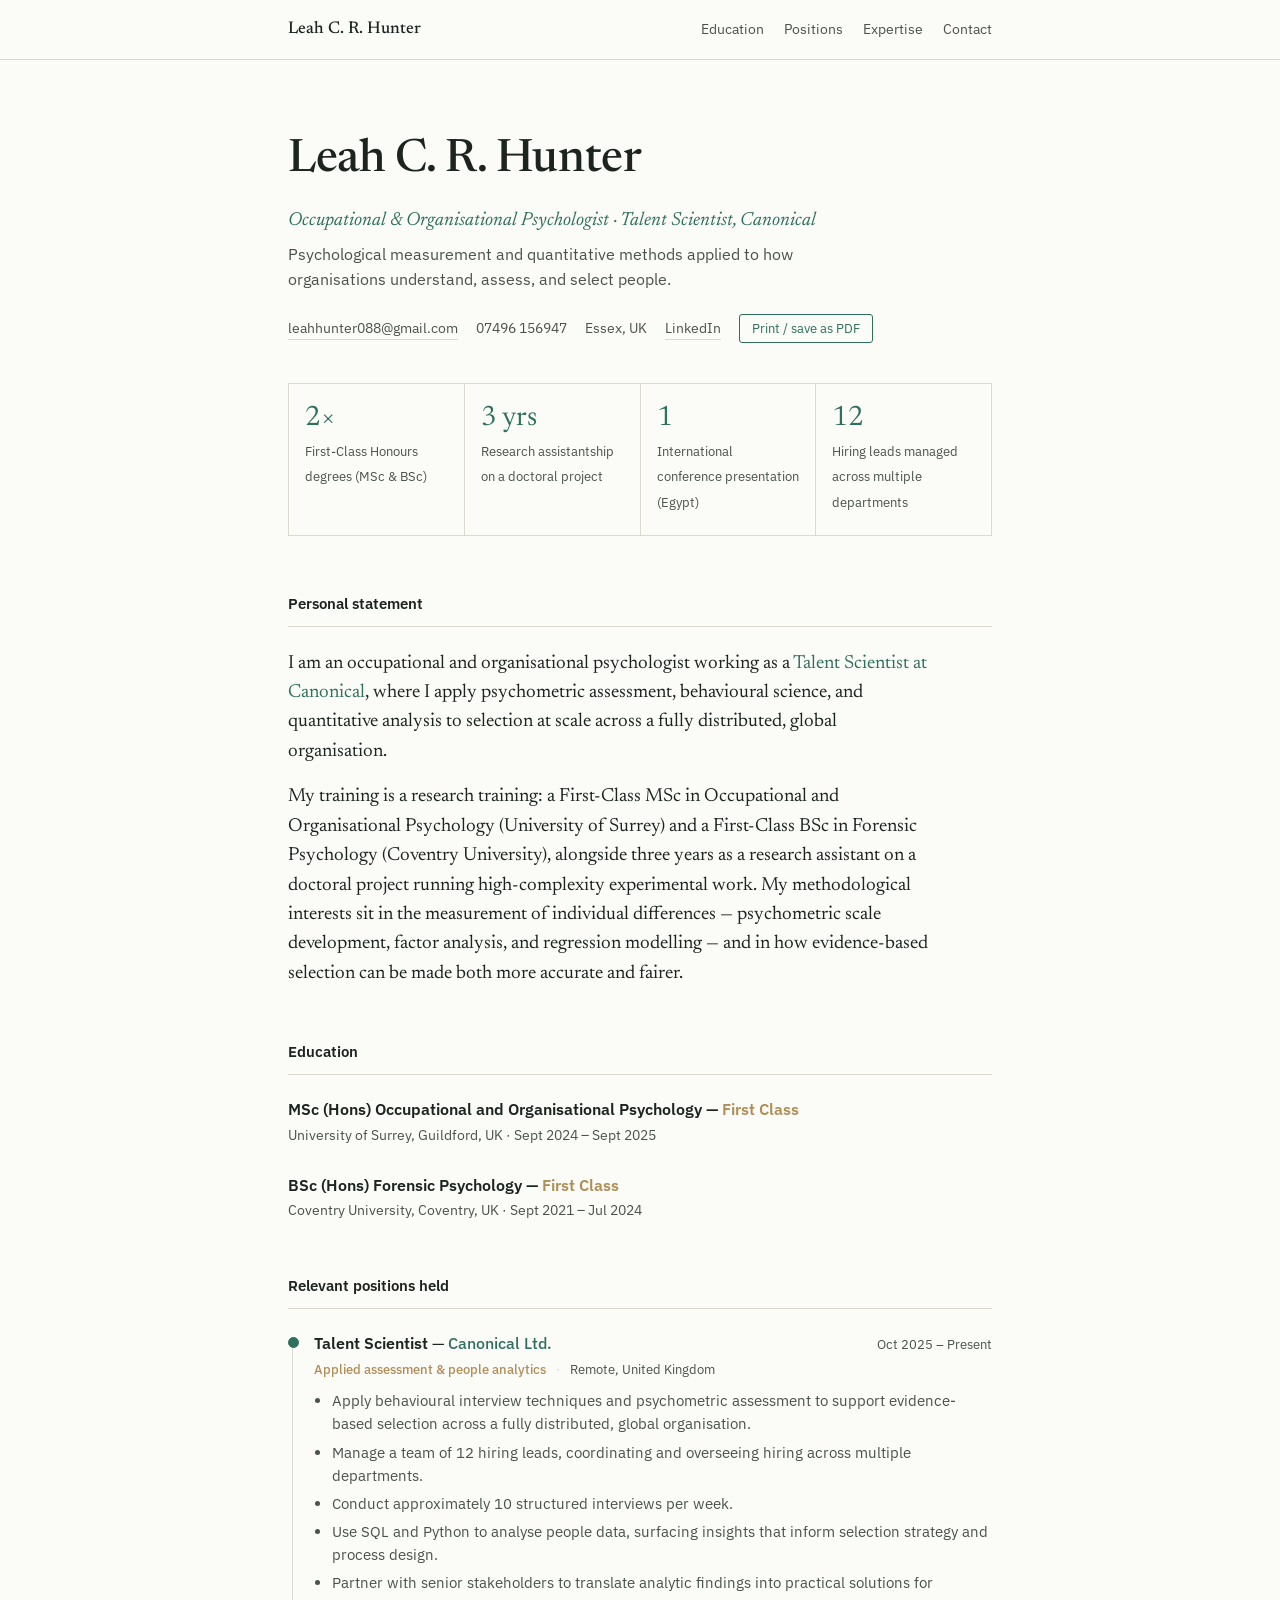
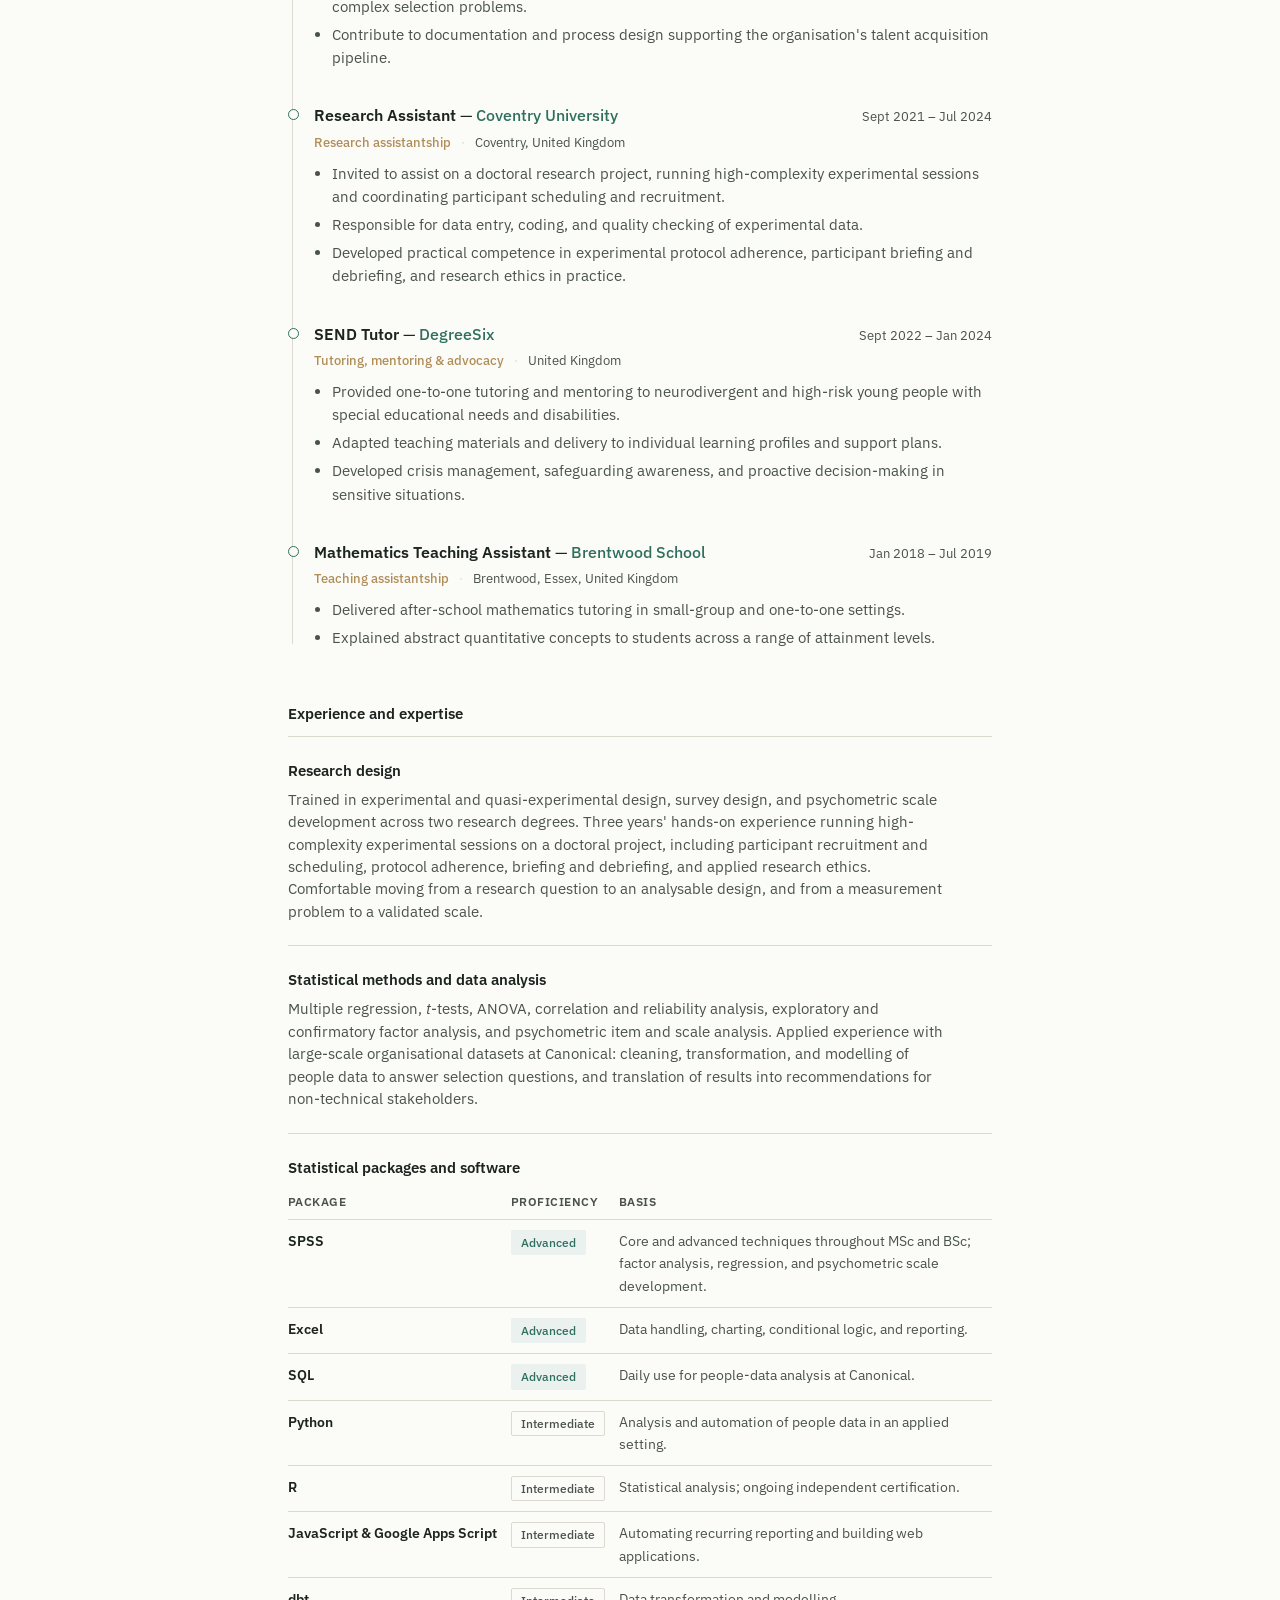
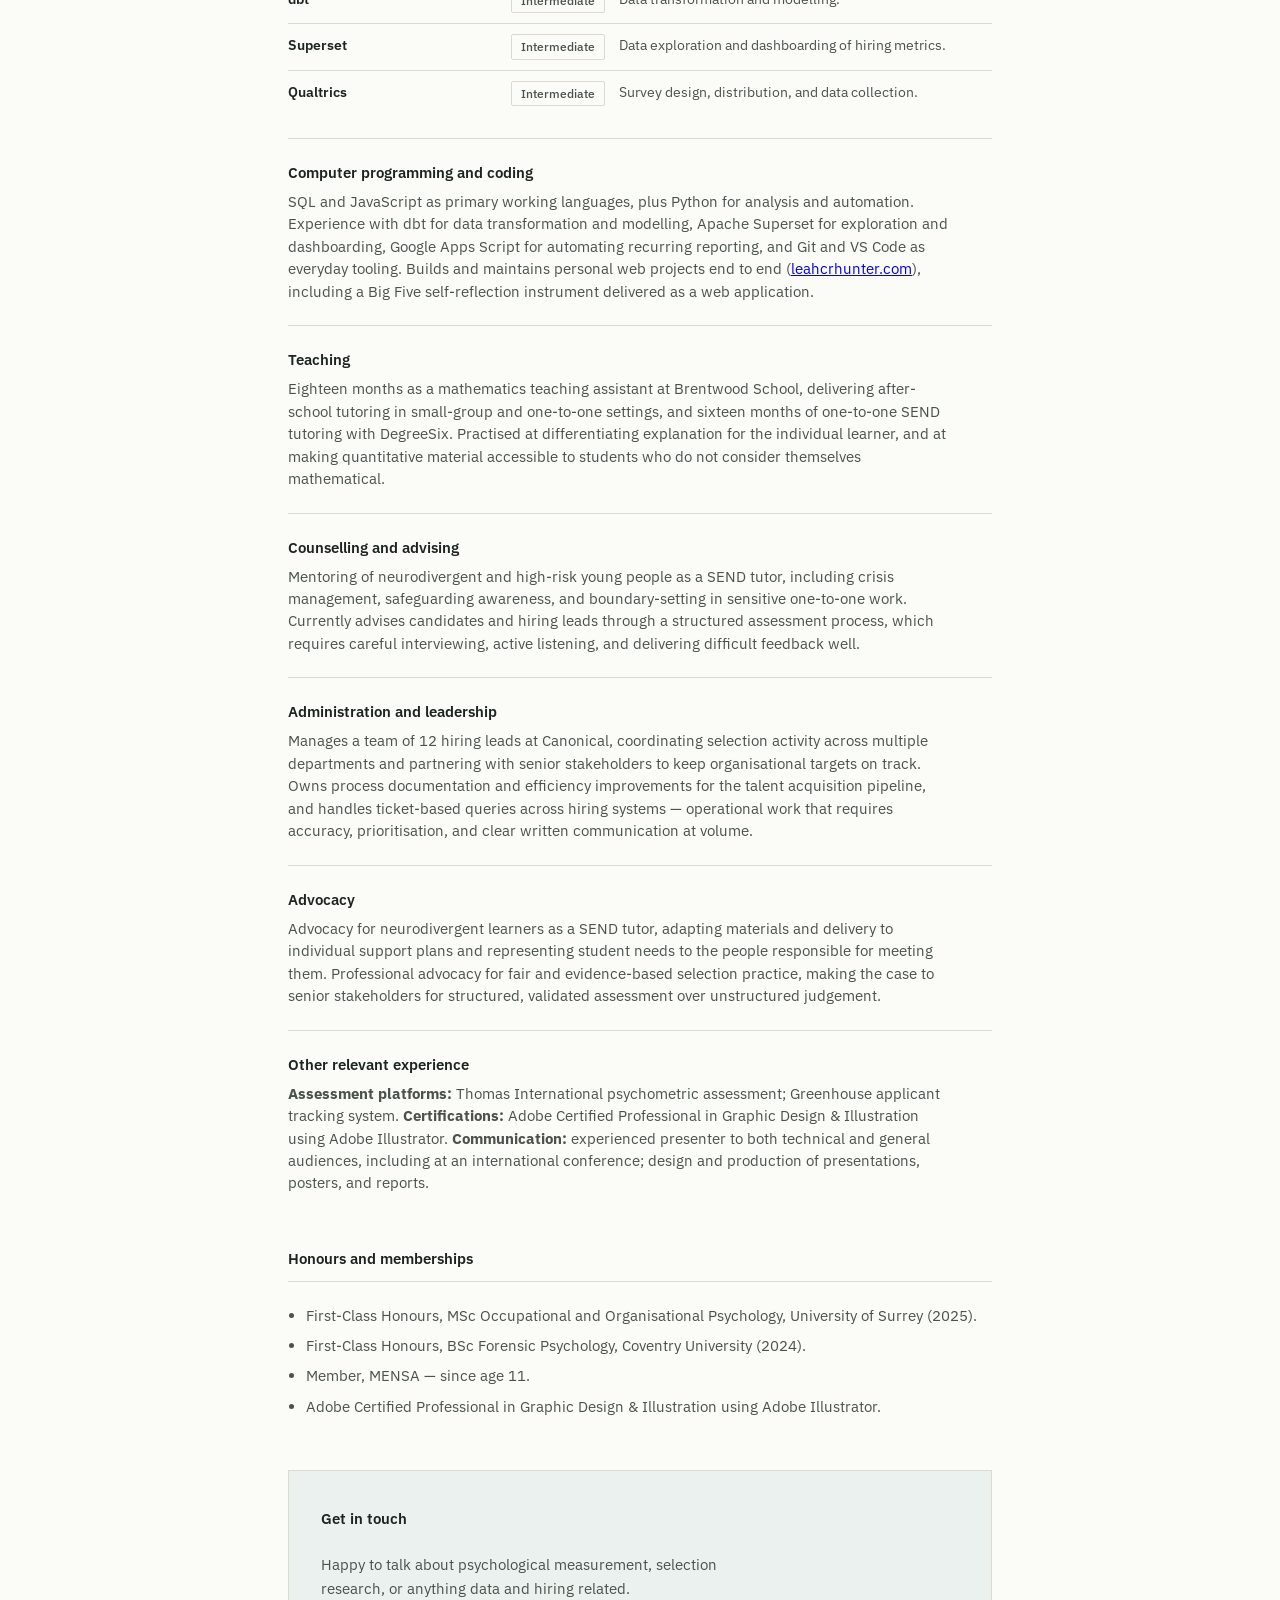
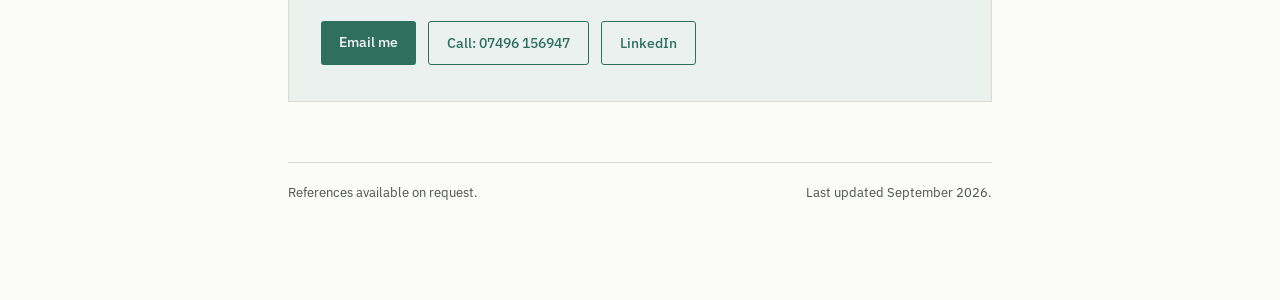
==== commit 3792a5db: "cv update" ====
--- a/sites/cv/index.html
+++ b/sites/cv/index.html
@@ -1,4 +1,9 @@
 <!DOCTYPE html>
+<!--
+  CV content (text, work history, personal details) © 2026 Leah C. R. Hunter.
+  All rights reserved. Not covered by this repo's MIT License; the page
+  markup, CSS and JS are MIT. See the Licence section in the repo README.
+-->
 <html lang="en">
 <head>
 <meta charset="UTF-8">
@@ -593,7 +598,7 @@
           <span>Coventry, United Kingdom</span>
         </div>
         <ul>
-          <li>Invited to assist on a doctoral research project <span class="blank">[ topic / PI name ]</span>, running high-complexity experimental sessions and coordinating participant scheduling and recruitment.</li>
+          <li>Invited to assist on a doctoral research project, running high-complexity experimental sessions and coordinating participant scheduling and recruitment.</li>
           <li>Responsible for data entry, coding, and quality checking of experimental data.</li>
           <li>Developed practical competence in experimental protocol adherence, participant briefing and debriefing, and research ethics in practice.</li>
         </ul>
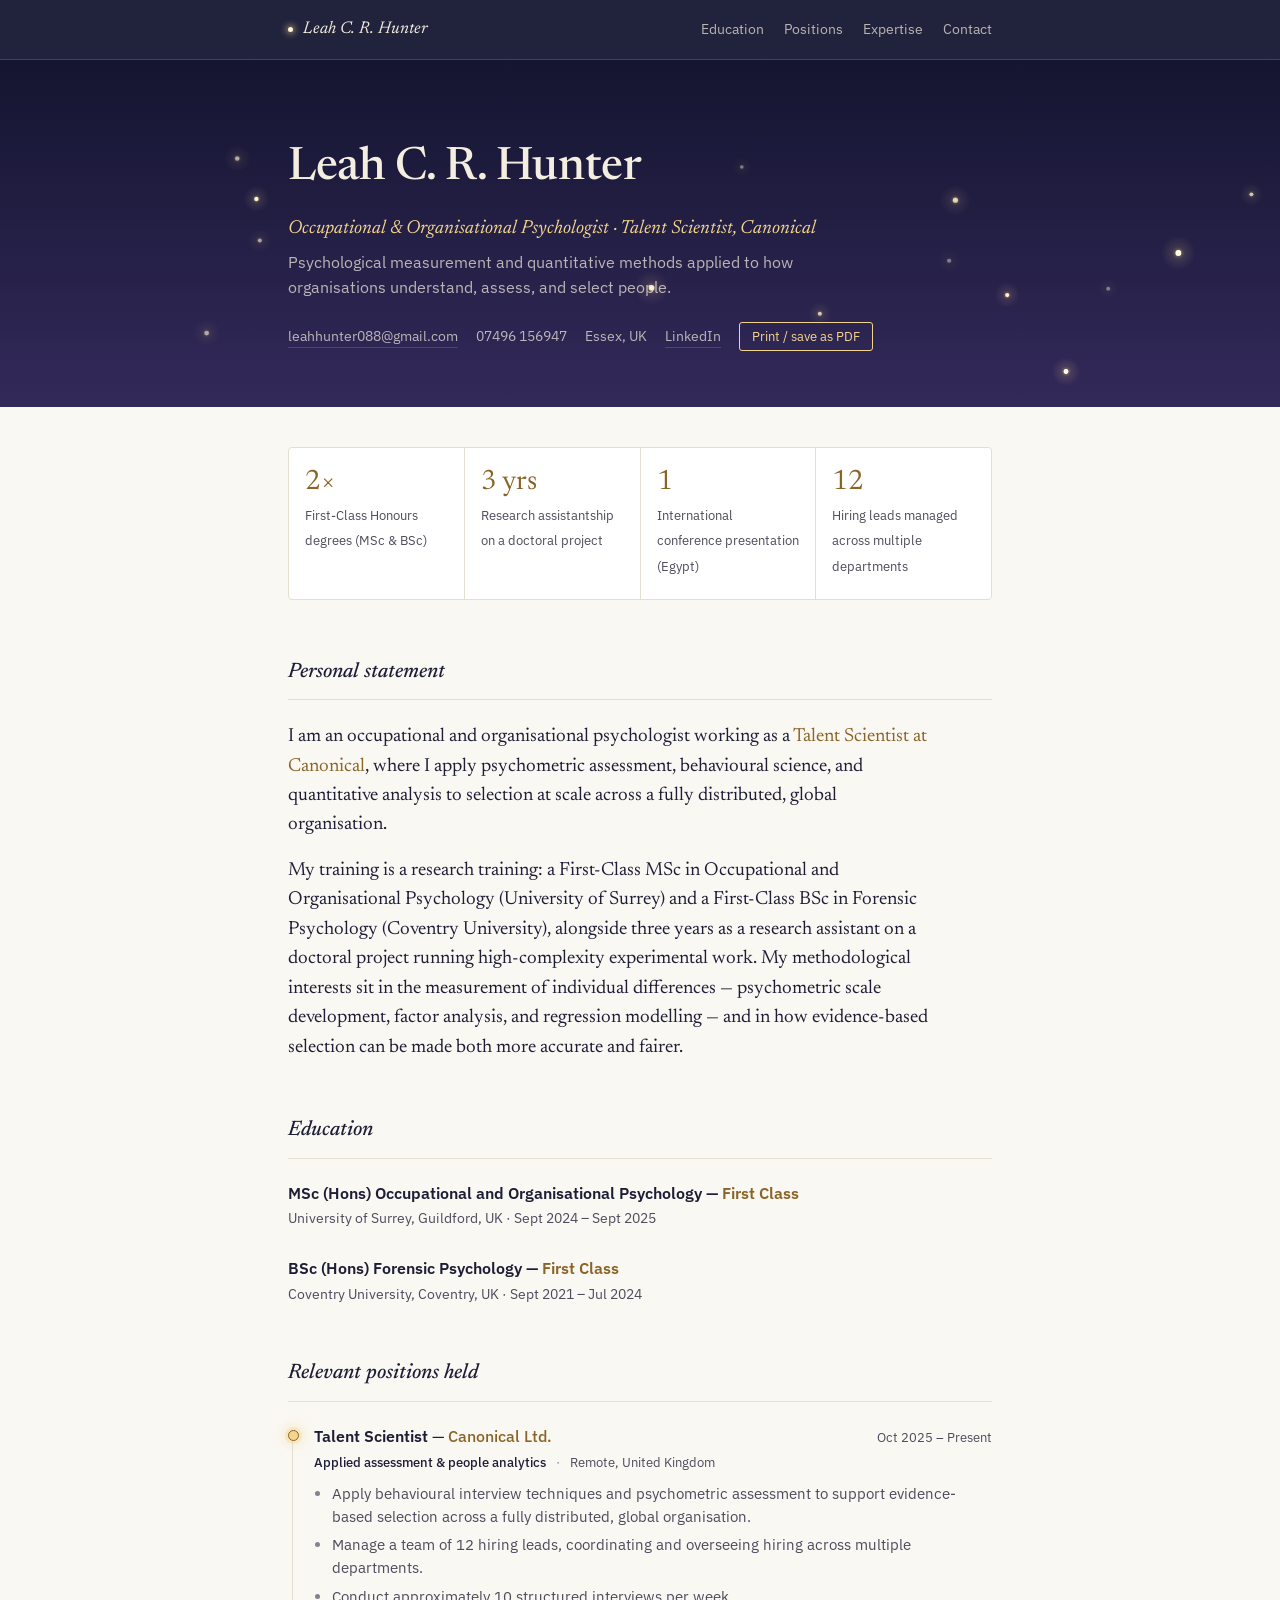
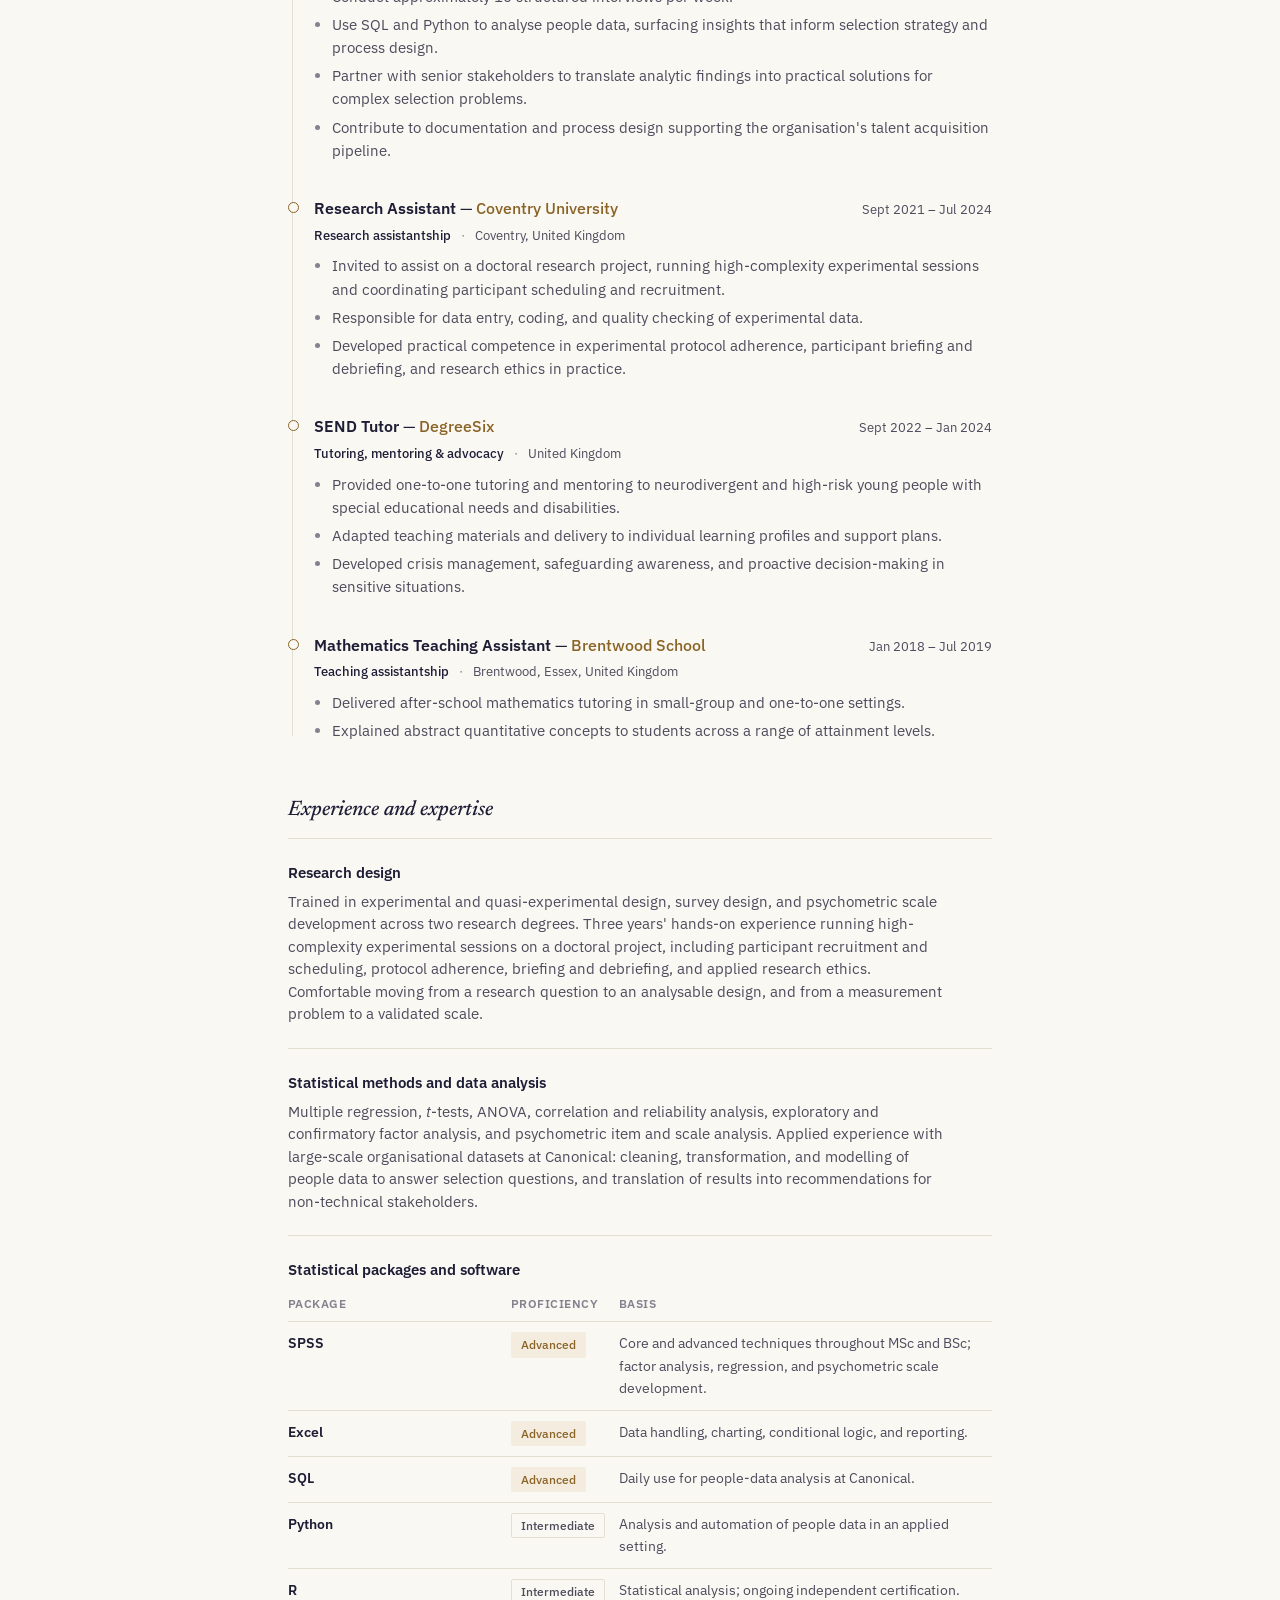
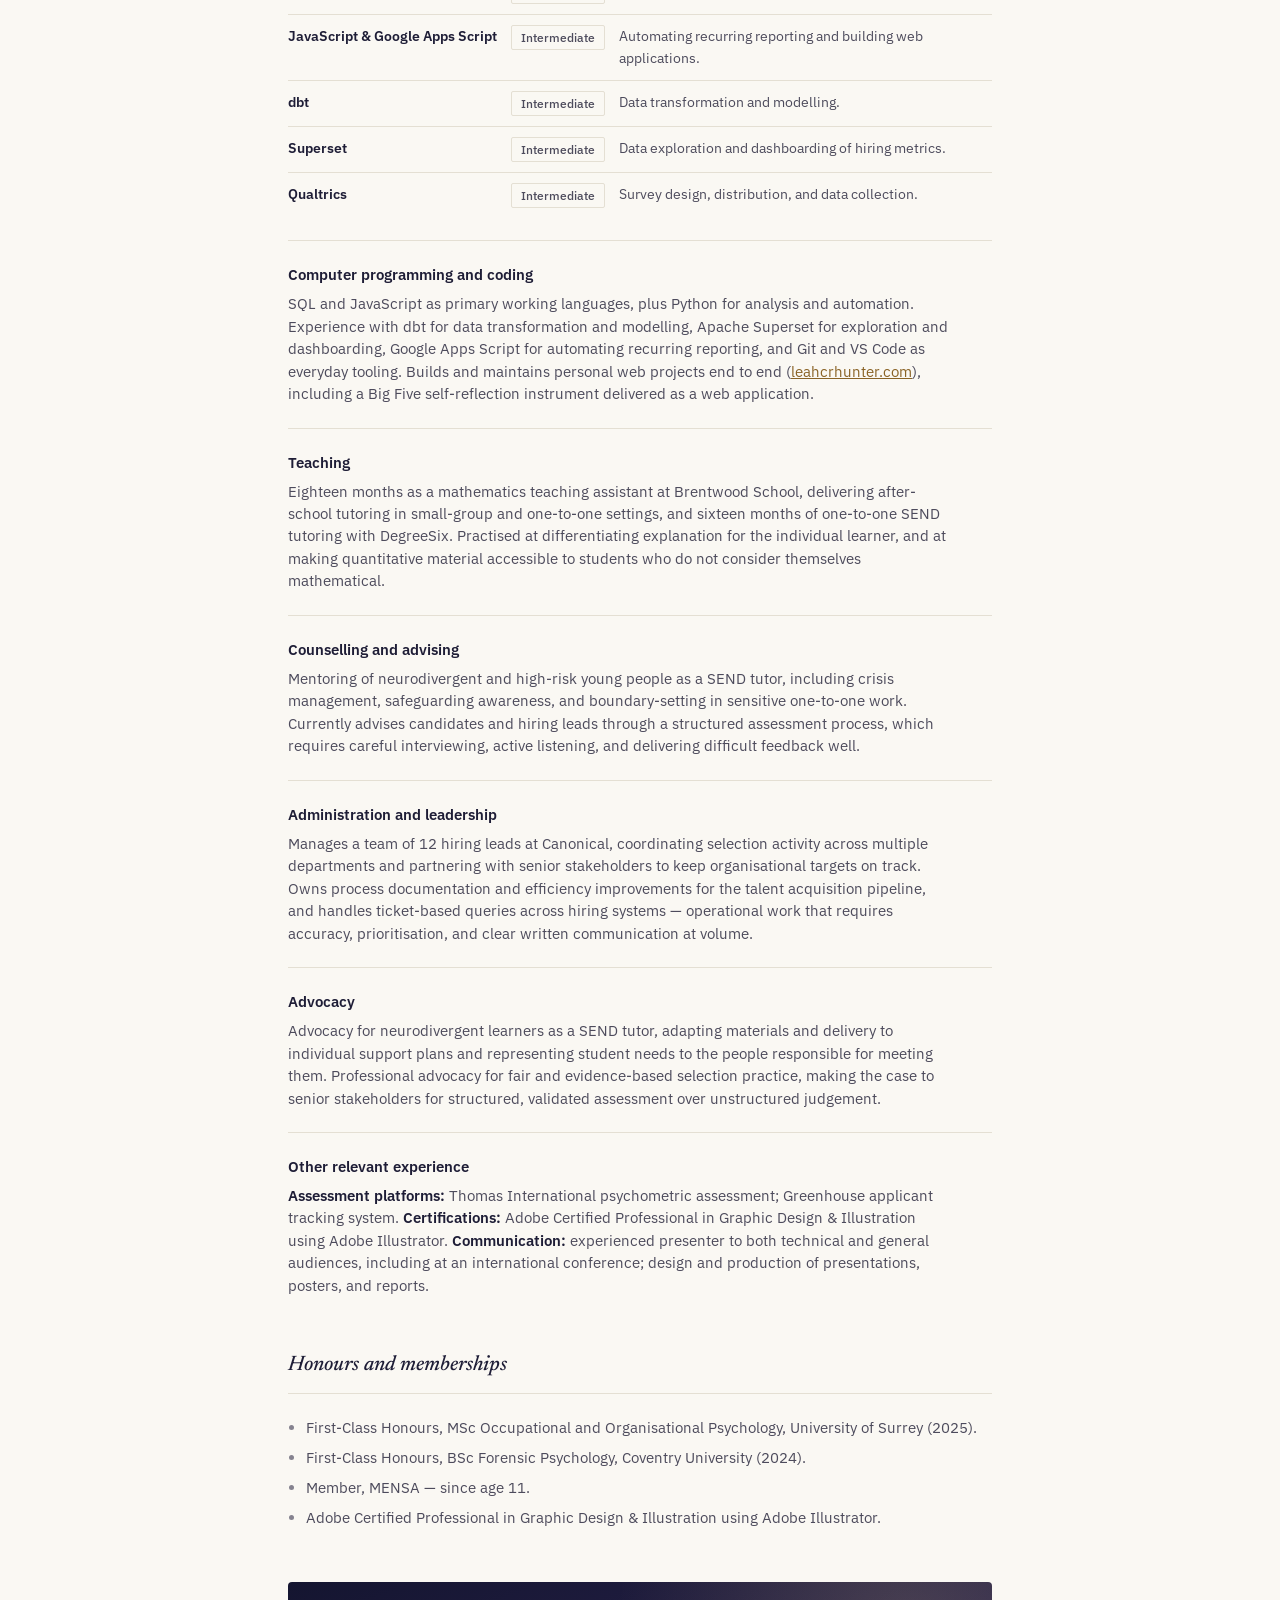
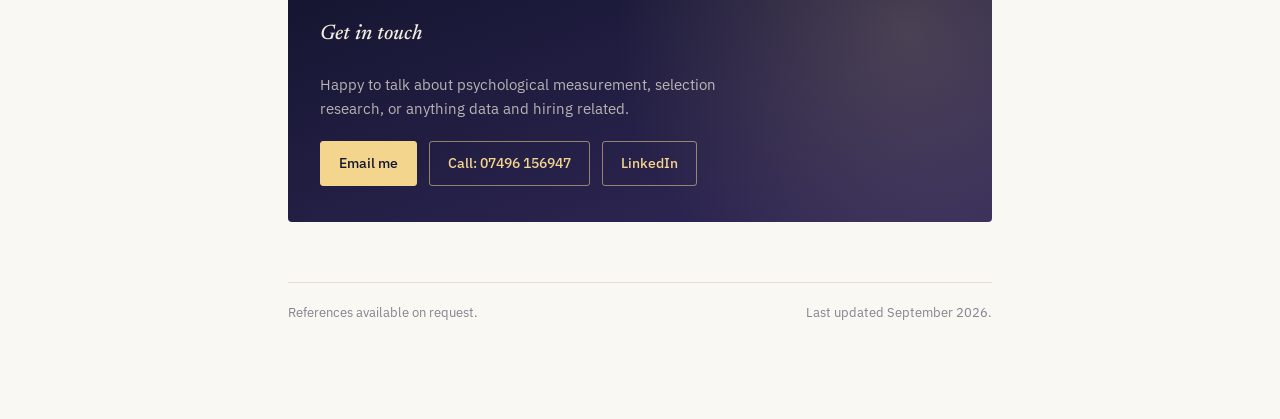
==== commit c0901814: "tah server updates" ====
--- a/sites/cv/index.html
+++ b/sites/cv/index.html
@@ -14,14 +14,31 @@
 <link rel="preconnect" href="https://fonts.gstatic.com" crossorigin>
 <link href="https://fonts.googleapis.com/css2?family=Newsreader:opsz,wght@6..72,400;6..72,500;6..72,600&family=IBM+Plex+Sans:wght@400;500;600&display=swap" rel="stylesheet">
 <style>
+  /* Cream paper page, with the leahcrhunter.com night sky kept to the
+     header band and the contact card. Dark areas re-scope the same tokens. */
   :root {
-    --paper: #FBFBF8;
-    --ink: #1C2420;
-    --ink-soft: #4A524C;
-    --pine: #2F6F5E;
-    --pine-tint: #EAF1EE;
-    --brass: #B08D57;
-    --line: #DCD9CE;
+    --paper: #FAF8F3;
+    --paper-raised: #FFFFFF;
+    --ink: #1E1D36;
+    --ink-soft: #4D4B5C;
+    --ink-faint: #85828F;
+    --accent: #8A6326;
+    --accent-tint: rgba(176, 132, 52, 0.10);
+    --line: #E4DFD3;
+    --glow: #F4D58D;
+    --glow-core: #FFF4D6;
+    --sky-top: #141530;
+    --sky-bottom: #33295A;
+  }
+
+  nav, .sky, .contact-cta {
+    --ink: #F4EEE0;
+    --ink-soft: rgba(244, 238, 224, 0.72);
+    --ink-faint: rgba(244, 238, 224, 0.5);
+    --accent: var(--glow);
+    --accent-tint: rgba(244, 213, 141, 0.1);
+    --line: rgba(244, 238, 224, 0.16);
+    color: var(--ink);
   }
 
   * { box-sizing: border-box; }
@@ -37,6 +54,15 @@
     -webkit-font-smoothing: antialiased;
   }
 
+  ::selection { background: rgba(244, 213, 141, 0.45); }
+
+  a { color: var(--accent); }
+  a:focus-visible, button:focus-visible {
+    outline: 2px solid var(--accent);
+    outline-offset: 3px;
+    border-radius: 3px;
+  }
+
   .page {
     max-width: 760px;
     margin: 0 auto;
@@ -47,8 +73,9 @@
   nav {
     position: sticky;
     top: 0;
-    background: rgba(251,251,248,0.92);
-    backdrop-filter: blur(6px);
+    background: rgba(20, 21, 48, 0.94);
+    backdrop-filter: blur(8px);
+    -webkit-backdrop-filter: blur(8px);
     border-bottom: 1px solid var(--line);
     z-index: 10;
   }
@@ -65,9 +92,24 @@
 
   .nav-name {
     font-family: 'Newsreader', serif;
+    font-style: italic;
     font-size: 17px;
-    font-weight: 500;
+    font-weight: 400;
     white-space: nowrap;
+    color: var(--ink);
+    text-decoration: none;
+    display: inline-flex;
+    align-items: center;
+    gap: 10px;
+  }
+
+  .nav-name::before {
+    content: "";
+    width: 5px;
+    height: 5px;
+    border-radius: 50%;
+    background: var(--glow-core);
+    box-shadow: 0 0 6px 2px rgba(244, 213, 141, 0.55);
   }
 
   .nav-links {
@@ -81,13 +123,32 @@
     font-size: 14px;
     color: var(--ink-soft);
     text-decoration: none;
-  }
-
-  .nav-links a:hover { color: var(--pine); }
-
-  /* Hero */
+    transition: color 0.25s ease;
+  }
+
+  .nav-links a:hover { color: var(--accent); }
+
+  /* Hero: a dusk sky band with a few drifting fireflies */
+  .sky {
+    position: relative;
+    overflow: hidden;
+    background: linear-gradient(180deg, var(--sky-top) 0%, var(--sky-bottom) 100%);
+  }
+
+  #skyFlies {
+    position: absolute;
+    inset: 0;
+    width: 100%;
+    height: 100%;
+    display: block;
+    pointer-events: none;
+  }
+
   header.hero {
-    padding: 64px 0 40px;
+    position: relative;
+    max-width: 760px;
+    margin: 0 auto;
+    padding: 72px 28px 56px;
   }
 
   h1 {
@@ -103,7 +164,7 @@
     font-family: 'Newsreader', serif;
     font-style: italic;
     font-size: 19px;
-    color: var(--pine);
+    color: var(--accent);
     margin: 0 0 6px;
   }
 
@@ -124,20 +185,21 @@
   }
 
   .contact a { color: var(--ink-soft); text-decoration: none; border-bottom: 1px solid var(--line); }
-  .contact a:hover { color: var(--pine); border-color: var(--pine); }
+  .contact a:hover { color: var(--accent); border-color: var(--accent); }
 
   .print-btn {
     font-family: inherit;
     font-size: 13px;
-    color: var(--pine);
+    color: var(--accent);
     background: transparent;
-    border: 1px solid var(--pine);
+    border: 1px solid var(--accent);
     border-radius: 3px;
     padding: 5px 12px;
     cursor: pointer;
-  }
-
-  .print-btn:hover { background: var(--pine-tint); }
+    transition: background 0.25s ease;
+  }
+
+  .print-btn:hover { background: var(--accent-tint); }
 
   /* Highlights strip */
   .highlights {
@@ -146,11 +208,13 @@
     gap: 1px;
     background: var(--line);
     border: 1px solid var(--line);
-    margin-bottom: 56px;
+    border-radius: 4px;
+    overflow: hidden;
+    margin: 40px 0 56px;
   }
 
   .highlight-item {
-    background: var(--paper);
+    background: var(--paper-raised);
     padding: 20px 16px;
     text-align: left;
     flex: 1 1 160px;
@@ -159,7 +223,7 @@
   .highlight-number {
     font-family: 'Newsreader', serif;
     font-size: 28px;
-    color: var(--pine);
+    color: var(--accent);
     display: block;
     line-height: 1;
     margin-bottom: 6px;
@@ -176,9 +240,10 @@
   section { margin-bottom: 52px; }
 
   h2 {
-    font-family: 'IBM Plex Sans', sans-serif;
-    font-weight: 600;
-    font-size: 15px;
+    font-family: 'Newsreader', serif;
+    font-style: italic;
+    font-weight: 500;
+    font-size: 21px;
     color: var(--ink);
     margin: 0 0 22px;
     padding-bottom: 10px;
@@ -193,7 +258,7 @@
     max-width: 640px;
   }
 
-  .statement .highlight { color: var(--pine); }
+  .statement .highlight { color: var(--accent); }
   .statement p { margin: 0 0 16px; }
   .statement p:last-child { margin-bottom: 0; }
 
@@ -202,8 +267,9 @@
   .edu-entry:last-child { margin-bottom: 0; }
   .edu-degree { font-weight: 600; font-size: 15.5px; }
   .edu-meta { font-size: 14px; color: var(--ink-soft); margin-top: 2px; }
-  .edu-grade { color: var(--brass); font-weight: 600; }
-  /* Positions timeline */
+  .edu-grade { color: var(--accent); font-weight: 600; }
+
+  /* Positions timeline: each role is a firefly on a thread */
   .timeline { position: relative; padding-left: 26px; }
   .timeline::before {
     content: "";
@@ -227,11 +293,13 @@
     height: 9px;
     border-radius: 50%;
     background: var(--paper);
-    border: 1.5px solid var(--pine);
+    border: 1.5px solid var(--accent);
   }
 
   .entry.current::before {
-    background: var(--pine);
+    background: var(--glow);
+    border-color: var(--accent);
+    box-shadow: 0 0 0 3px rgba(244, 213, 141, 0.35), 0 0 12px 3px rgba(244, 213, 141, 0.55);
   }
 
   .entry-head {
@@ -249,7 +317,7 @@
   }
 
   .entry-org {
-    color: var(--pine);
+    color: var(--accent);
     font-weight: 500;
   }
 
@@ -269,11 +337,11 @@
   }
 
   .entry-type {
-    color: var(--brass);
+    color: var(--ink);
     font-weight: 500;
   }
 
-  .entry-meta .sep { color: var(--line); }
+  .entry-meta .sep { color: var(--ink-faint); }
 
   .entry ul {
     margin: 8px 0 0;
@@ -286,9 +354,11 @@
     font-size: 14.5px;
   }
 
+  .entry li::marker, .plain-list li::marker { color: var(--ink-faint); }
+
   .blank {
-    color: var(--brass);
-    background: rgba(176,141,87,0.10);
+    color: var(--accent);
+    background: var(--accent-tint);
     padding: 0 3px;
     border-radius: 2px;
   }
@@ -317,6 +387,7 @@
   }
 
   .expertise-item p + p { margin-top: 8px; }
+  .expertise-item strong { color: var(--ink); font-weight: 600; }
 
   /* Proficiency table */
   .table-wrap { overflow-x: auto; margin-top: 12px; }
@@ -334,7 +405,7 @@
     font-weight: 600;
     letter-spacing: 0.04em;
     text-transform: uppercase;
-    color: var(--ink-soft);
+    color: var(--ink-faint);
     border-bottom: 1px solid var(--line);
     padding: 0 14px 8px 0;
   }
@@ -356,8 +427,8 @@
     padding: 2px 9px;
     border-radius: 2px;
     white-space: nowrap;
-    background: var(--pine-tint);
-    color: var(--pine);
+    background: var(--accent-tint);
+    color: var(--accent);
     border: 1px solid transparent;
   }
 
@@ -371,10 +442,12 @@
   .plain-list { margin: 0; padding-left: 18px; }
   .plain-list li { font-size: 14.5px; color: var(--ink-soft); margin-bottom: 7px; }
 
-  /* Contact CTA */
+  /* Contact CTA: a lit jar in the dark, bookending the header */
   .contact-cta {
-    background: var(--pine-tint);
-    border: 1px solid var(--line);
+    background:
+      radial-gradient(circle at 88% 20%, rgba(244, 213, 141, 0.18), transparent 45%),
+      linear-gradient(160deg, var(--sky-top), var(--sky-bottom));
+    border-radius: 4px;
     padding: 36px 32px;
     text-align: left;
   }
@@ -401,25 +474,31 @@
     display: inline-block;
     font-size: 14px;
     font-weight: 500;
-    color: var(--paper);
-    background: var(--pine);
+    color: var(--sky-top);
+    background: var(--glow);
+    border: 1px solid var(--glow);
     padding: 10px 18px;
     text-decoration: none;
     border-radius: 3px;
-  }
+    transition: box-shadow 0.3s ease, background 0.3s ease;
+  }
+
+  .cta-link:hover { box-shadow: 0 0 18px rgba(244, 213, 141, 0.45); }
 
   .cta-link.secondary {
     background: transparent;
-    color: var(--pine);
-    border: 1px solid var(--pine);
-  }
+    color: var(--glow);
+    border-color: rgba(244, 213, 141, 0.55);
+  }
+
+  .cta-link.secondary:hover { background: var(--accent-tint); box-shadow: none; border-color: var(--glow); }
 
   footer {
     margin-top: 60px;
     padding-top: 20px;
     border-top: 1px solid var(--line);
     font-size: 13px;
-    color: var(--ink-soft);
+    color: var(--ink-faint);
     display: flex;
     flex-wrap: wrap;
     justify-content: space-between;
@@ -429,11 +508,13 @@
   @media (max-width: 620px) {
     .page { padding: 0 20px 72px; }
     .nav-inner { padding: 14px 20px; }
-    header.hero { padding: 44px 0 32px; }
+    header.hero { padding: 48px 20px 40px; }
     h1 { font-size: 34px; }
+    .highlights { margin-top: 28px; }
     .highlight-item { flex: 1 1 45%; }
     .entry-head { flex-direction: column; }
     .nav-links { gap: 4px 14px; }
+    .contact-cta { padding: 28px 22px; }
 
     /* Restack the proficiency table so nothing scrolls sideways on a phone */
     table.packages { min-width: 0; }
@@ -458,16 +539,26 @@
   @page { margin: 1.6cm; }
 
   @media print {
-    nav, .highlights, .print-btn, .cta-links, .contact-cta { display: none !important; }
+    :root, .sky {
+      --ink: #1C2420;
+      --ink-soft: #3d4440;
+      --ink-faint: #6b706c;
+      --accent: #6b4f1d;
+      --line: #DCD9CE;
+    }
+    nav, #skyFlies, .highlights, .print-btn, .cta-links, .contact-cta { display: none !important; }
     html, body { background: #fff; font-size: 10.5pt; }
+    .sky { background: none; }
     .page { max-width: none; padding: 0; }
-    header.hero { padding: 0 0 18px; }
+    header.hero { max-width: none; padding: 0 0 18px; }
     h1 { font-size: 22pt; margin-bottom: 4px; }
     .role { font-size: 12pt; }
     .tagline { font-size: 10pt; max-width: none; }
     .statement { font-size: 11pt; max-width: none; }
     section { margin-bottom: 20px; }
-    h2 { font-size: 10.5pt; margin-bottom: 14px; page-break-after: avoid; }
+    h2 { font-size: 13pt; margin-bottom: 14px; page-break-after: avoid; }
+    .entry::before { background: #fff; }
+    .entry.current::before { background: var(--accent); box-shadow: none; }
     /* Keep rows and roles whole, but let long blocks flow across pages */
     .entry, .edu-entry, table.packages tr { page-break-inside: avoid; }
     .expertise-item h3, table.packages thead { page-break-after: avoid; }
@@ -485,7 +576,7 @@
 
 <nav>
   <div class="nav-inner">
-    <span class="nav-name">Leah C. R. Hunter</span>
+    <a class="nav-name" href="https://leahcrhunter.com">Leah C. R. Hunter</a>
     <div class="nav-links">
       <a href="#education">Education</a>
       <a href="#positions">Positions</a>
@@ -495,8 +586,8 @@
   </div>
 </nav>
 
-<div class="page">
-
+<div class="sky">
+  <canvas id="skyFlies" aria-hidden="true"></canvas>
   <header class="hero">
     <h1>Leah C. R. Hunter</h1>
     <p class="role">Occupational &amp; Organisational Psychologist · Talent Scientist, Canonical</p>
@@ -509,6 +600,9 @@
       <button class="print-btn" id="printBtn" type="button">Print / save as PDF</button>
     </div>
   </header>
+</div>
+
+<div class="page">
 
   <div class="highlights">
     <div class="highlight-item">
@@ -828,6 +922,95 @@
   document.getElementById('printBtn').addEventListener('click', function () {
     window.print();
   });
+
+  // A handful of slow fireflies behind the header, echoing the homepage.
+  // Calmer than the homepage: no pointer chasing, and paused once scrolled past.
+  (function () {
+    const canvas = document.getElementById('skyFlies');
+    const ctx = canvas.getContext('2d');
+    const reducedMotion = window.matchMedia('(prefers-reduced-motion: reduce)').matches;
+    function rand(a, b) { return a + Math.random() * (b - a); }
+
+    let W, H, flies = [], visible = true, prevTime = performance.now();
+
+    function resize() {
+      const DPR = Math.min(window.devicePixelRatio || 1, 2);
+      W = canvas.offsetWidth; H = canvas.offsetHeight;
+      canvas.width = W * DPR; canvas.height = H * DPR;
+      ctx.setTransform(DPR, 0, 0, DPR, 0, 0);
+    }
+
+    function seed() {
+      const count = Math.max(6, Math.min(14, Math.round(W / 90)));
+      flies = [];
+      for (let i = 0; i < count; i++) {
+        flies.push({
+          x: rand(0, W), y: rand(H * 0.1, H * 0.9),
+          angle: rand(0, Math.PI * 2),
+          wander: rand(0, Math.PI * 2),
+          wanderSpeed: rand(0.003, 0.008),
+          speed: rand(0.1, 0.25),
+          r: rand(1.3, 2.2),
+          glowPhase: rand(0, Math.PI * 2),
+          glowSpeed: rand(0.012, 0.025)
+        });
+      }
+    }
+
+    function draw(f) {
+      const glow = 0.5 + Math.sin(f.glowPhase) * 0.5;
+      const alpha = 0.15 + glow * 0.5;
+      const r = f.r * (1 + glow * 0.5);
+      const g = ctx.createRadialGradient(f.x, f.y, 0, f.x, f.y, r * 6);
+      g.addColorStop(0, `rgba(244, 213, 141, ${alpha * 0.8})`);
+      g.addColorStop(0.35, `rgba(244, 213, 141, ${alpha * 0.2})`);
+      g.addColorStop(1, 'rgba(244, 213, 141, 0)');
+      ctx.fillStyle = g;
+      ctx.beginPath(); ctx.arc(f.x, f.y, r * 6, 0, Math.PI * 2); ctx.fill();
+      ctx.fillStyle = `rgba(255, 244, 214, ${Math.min(1, alpha + 0.2)})`;
+      ctx.beginPath(); ctx.arc(f.x, f.y, r, 0, Math.PI * 2); ctx.fill();
+    }
+
+    function frame(dt) {
+      ctx.clearRect(0, 0, W, H);
+      ctx.globalCompositeOperation = 'lighter';
+      flies.forEach((f) => {
+        f.wander += f.wanderSpeed * dt;
+        f.glowPhase += f.glowSpeed * dt;
+        f.angle += Math.sin(f.wander) * 0.012 * dt;
+        f.x += Math.cos(f.angle) * f.speed * dt * 0.5;
+        f.y += Math.sin(f.angle) * f.speed * dt * 0.5;
+        if (f.x < -20) f.x = W + 20;
+        if (f.x > W + 20) f.x = -20;
+        if (f.y < H * 0.05 || f.y > H * 0.95) f.angle = -f.angle;
+        draw(f);
+      });
+    }
+
+    function loop(time) {
+      const dt = Math.min(2.2, (time - prevTime) / 16.67 || 1);
+      prevTime = time;
+      if (visible) frame(dt);
+      requestAnimationFrame(loop);
+    }
+
+    resize();
+    seed();
+    // Mobile browsers fire resize as the address bar hides; only reseed on a real width change
+    window.addEventListener('resize', () => {
+      const prevW = W;
+      resize();
+      if (W !== prevW) seed();
+      if (reducedMotion) frame(0);
+    });
+
+    if (reducedMotion) {
+      frame(0);
+    } else {
+      new IntersectionObserver((entries) => { visible = entries[0].isIntersecting; }).observe(canvas);
+      requestAnimationFrame(loop);
+    }
+  })();
 </script>
 </body>
 </html>
